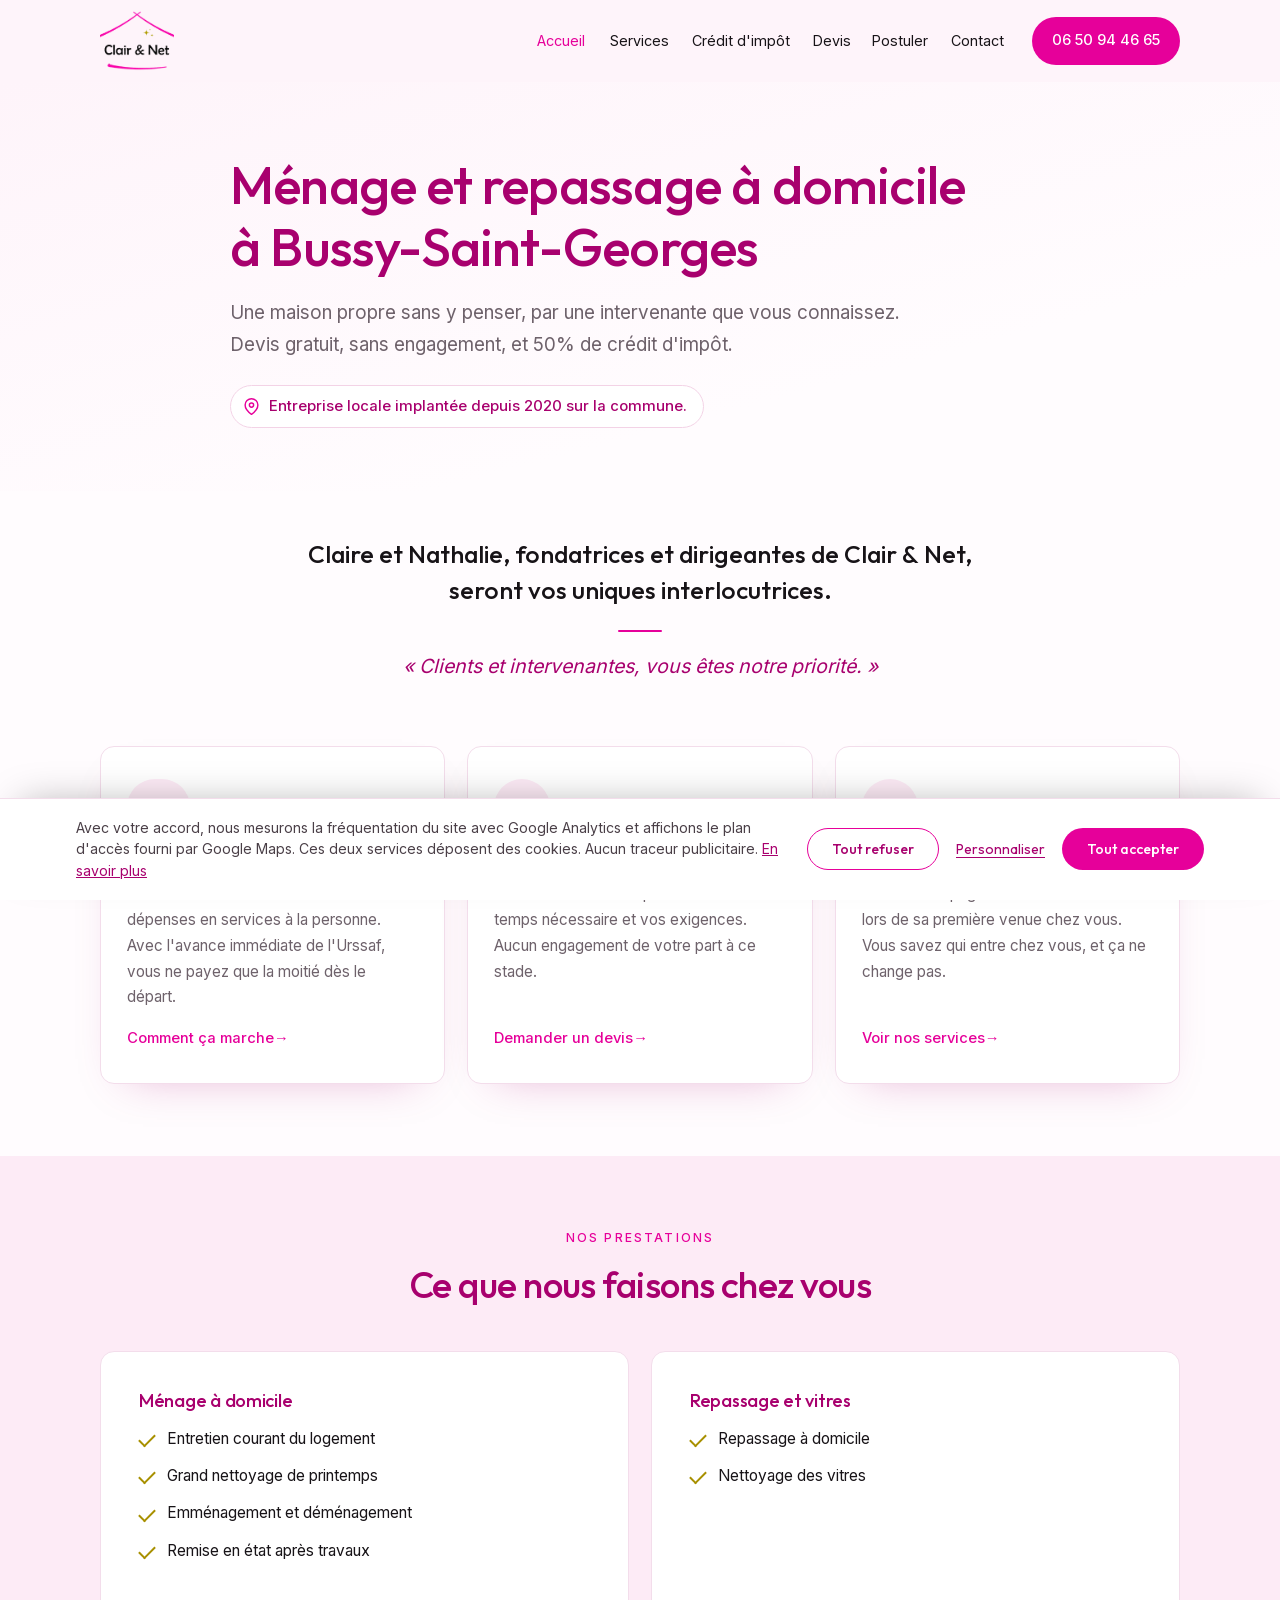
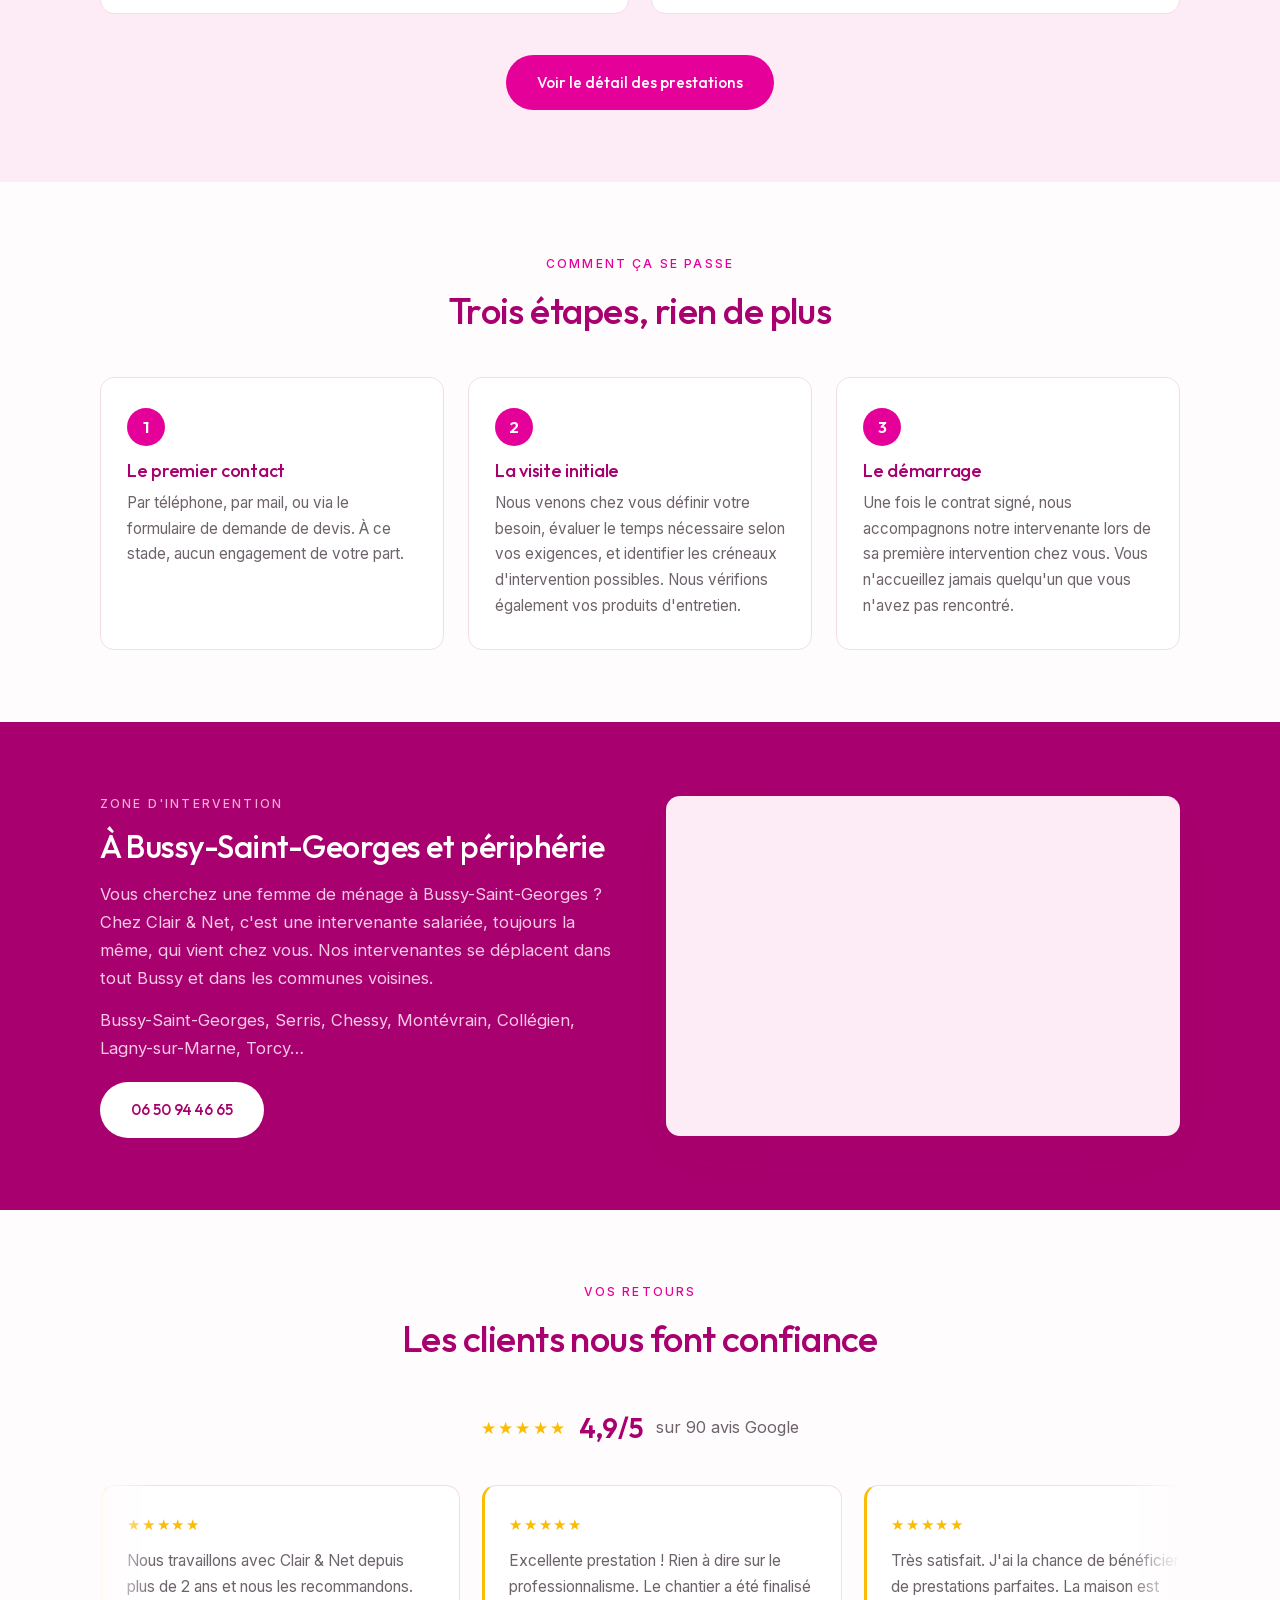
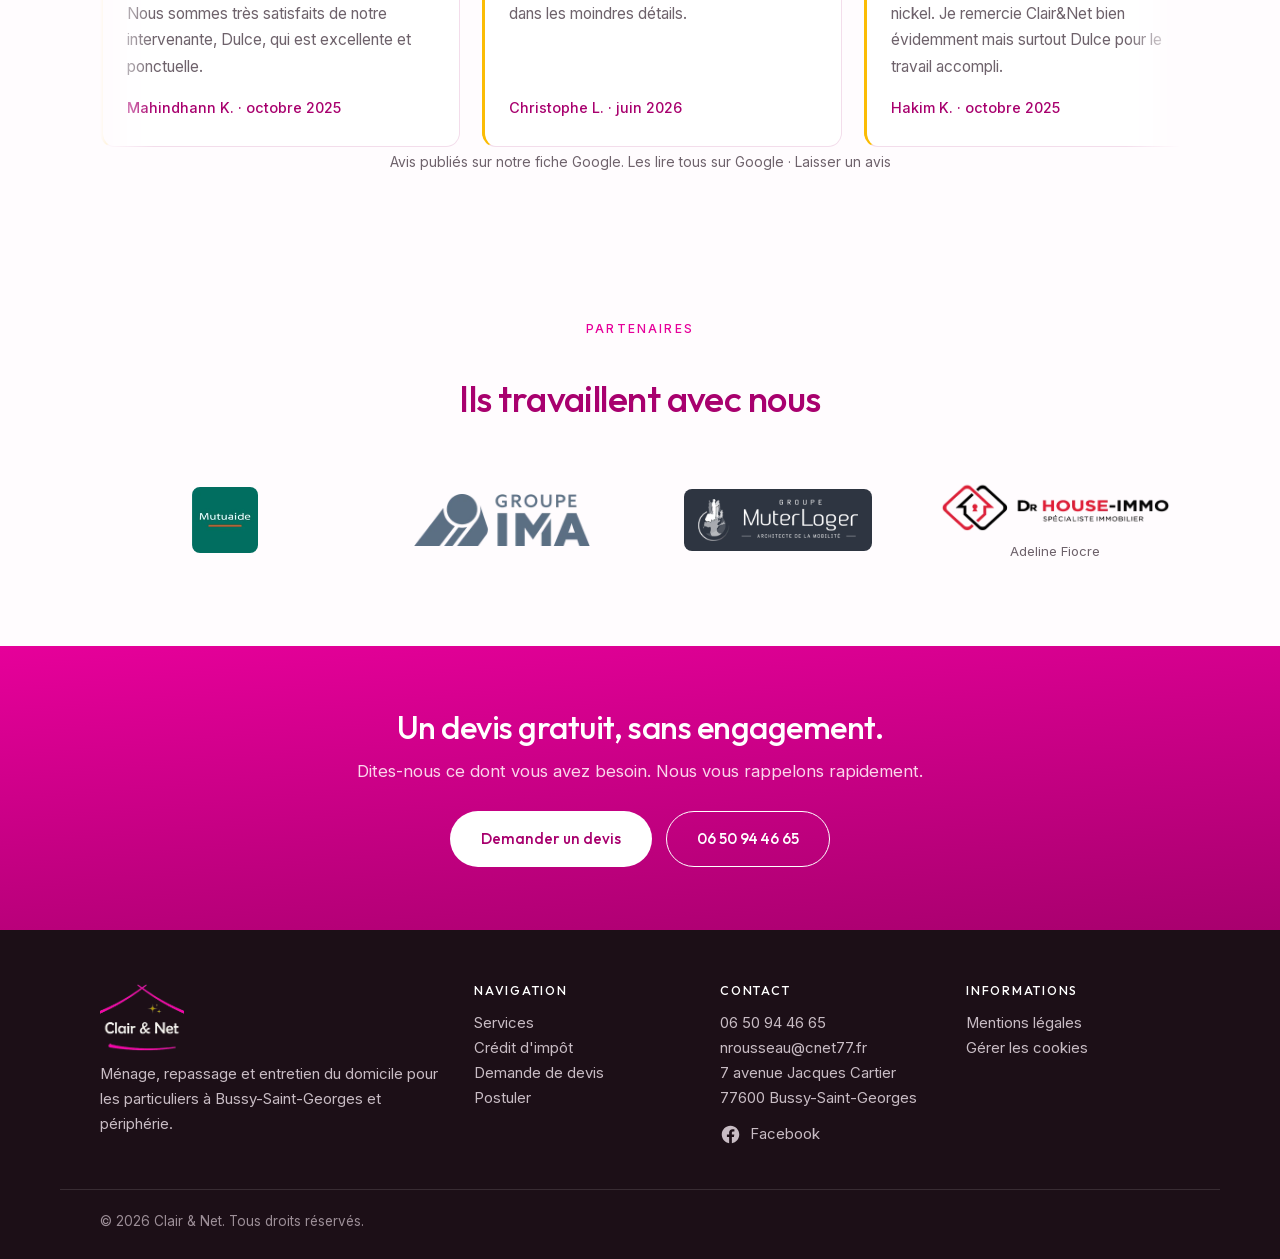
==== index.html @ c6b849ec "Page Contact : section questions frequentes (8 questions) + balisage FAQ ; accueil : mention « dans " ====
<!DOCTYPE html>
<html lang="fr">
<head>
<meta charset="UTF-8">
<meta name="viewport" content="width=device-width, initial-scale=1.0">
<meta name="google-site-verification" content="zHEIadYPekcQ5nlmknNYIr60K5o39ebCLEd5J24fdRU">
<title>Ménage et repassage à domicile à Bussy-Saint-Georges (77) | Clair &amp; Net</title>
<link rel="icon" href="/favicon.ico" sizes="32x32">
<link rel="icon" href="/favicon-96.png" type="image/png" sizes="96x96">
<link rel="apple-touch-icon" href="/apple-touch-icon.png">
<meta name="theme-color" content="#E6009A">
<meta property="og:type" content="website">
<meta property="og:site_name" content="Clair &amp; Net">
<meta property="og:locale" content="fr_FR">
<meta property="og:title" content="Ménage et repassage à domicile à Bussy-Saint-Georges (77) | Clair &amp; Net">
<meta property="og:description" content="Ménage, repassage et vitres à domicile à Bussy-Saint-Georges (77). Toujours la même intervenante, devis gratuit sans engagement et 50 % de crédit d'impôt.">
<meta property="og:url" content="https://cnet77.fr/">
<meta property="og:image" content="https://cnet77.fr/partage.jpg">
<meta property="og:image:width" content="1200">
<meta property="og:image:height" content="630">
<meta name="twitter:card" content="summary_large_image">
<meta name="description" content="Ménage, repassage et vitres à domicile à Bussy-Saint-Georges (77). Toujours la même intervenante, devis gratuit sans engagement et 50 % de crédit d'impôt.">
<link rel="canonical" href="https://cnet77.fr/">
<style>
/* Applique des la lecture du document, avant meme que les feuilles externes
   n'arrivent : sans ca le navigateur affiche une fraction de seconde ses
   styles par defaut, c'est-a-dire des liens bleus soulignes. */
body{margin:0;background:#FBFDFD;font-family:Inter,-apple-system,"Helvetica Neue",Arial,sans-serif;color:#171317}
a{color:inherit;text-decoration:none}
img{max-width:100%;display:block}
.menu,.tel-entete,.marque{text-decoration:none}
</style>
<script src="anim.js"></script>
<link rel="preload" href="/polices/inter-latin.woff2" as="font" type="font/woff2" crossorigin>
<link rel="stylesheet" href="style.css">
<script type="application/ld+json">
{
  "@context": "https://schema.org",
  "@type": "HomeAndConstructionBusiness",
  "name": "Clair & Net",
  "description": "Ménage et repassage à domicile pour particuliers à Bussy-Saint-Georges et en Seine-et-Marne.",
  "telephone": "+33650944665",
  "url": "https://cnet77.fr",
  "address": {
    "@type": "PostalAddress",
    "streetAddress": "7 avenue Jacques Cartier",
    "addressLocality": "Bussy-Saint-Georges",
    "postalCode": "77600",
    "addressCountry": "FR"
  },
  "geo": {
    "@type": "GeoCoordinates",
    "latitude": 48.8349044,
    "longitude": 2.7081579
  },
  "areaServed": [
    {
      "@type": "City",
      "name": "Bussy-Saint-Georges"
    },
    {
      "@type": "City",
      "name": "Serris"
    },
    {
      "@type": "City",
      "name": "Chessy"
    },
    {
      "@type": "City",
      "name": "Montévrain"
    },
    {
      "@type": "City",
      "name": "Collégien"
    },
    {
      "@type": "City",
      "name": "Lagny-sur-Marne"
    },
    {
      "@type": "City",
      "name": "Torcy"
    }
  ],
  "openingHoursSpecification": [
    {
      "@type": "OpeningHoursSpecification",
      "dayOfWeek": [
        "Monday",
        "Tuesday",
        "Thursday",
        "Friday"
      ],
      "opens": "09:00",
      "closes": "19:00"
    },
    {
      "@type": "OpeningHoursSpecification",
      "dayOfWeek": "Wednesday",
      "opens": "09:00",
      "closes": "12:00"
    }
  ],
  "@id": "https://cnet77.fr/#entreprise",
  "image": "https://cnet77.fr/partage.jpg",
  "logo": "https://cnet77.fr/logo.png",
  "email": "nrousseau@cnet77.fr",
  "foundingDate": "2020",
  "knowsLanguage": "fr",
  "hasMap": "https://www.google.com/maps?cid=3300499061087602937",
  "sameAs": [
    "https://www.google.com/maps?cid=3300499061087602937",
    "https://www.facebook.com/p/Clair-Net-61571922407915/"
  ],
  "hasOfferCatalog": {
    "@type": "OfferCatalog",
    "name": "Prestations",
    "itemListElement": [
      {
        "@type": "Offer",
        "itemOffered": {
          "@type": "Service",
          "name": "Ménage à domicile",
          "areaServed": {
            "@type": "City",
            "name": "Bussy-Saint-Georges"
          },
          "provider": {
            "@id": "https://cnet77.fr/#entreprise"
          }
        }
      },
      {
        "@type": "Offer",
        "itemOffered": {
          "@type": "Service",
          "name": "Grand nettoyage",
          "areaServed": {
            "@type": "City",
            "name": "Bussy-Saint-Georges"
          },
          "provider": {
            "@id": "https://cnet77.fr/#entreprise"
          }
        }
      },
      {
        "@type": "Offer",
        "itemOffered": {
          "@type": "Service",
          "name": "Ménage d'emménagement et de déménagement",
          "areaServed": {
            "@type": "City",
            "name": "Bussy-Saint-Georges"
          },
          "provider": {
            "@id": "https://cnet77.fr/#entreprise"
          }
        }
      },
      {
        "@type": "Offer",
        "itemOffered": {
          "@type": "Service",
          "name": "Remise en état après travaux",
          "areaServed": {
            "@type": "City",
            "name": "Bussy-Saint-Georges"
          },
          "provider": {
            "@id": "https://cnet77.fr/#entreprise"
          }
        }
      },
      {
        "@type": "Offer",
        "itemOffered": {
          "@type": "Service",
          "name": "Repassage à domicile",
          "areaServed": {
            "@type": "City",
            "name": "Bussy-Saint-Georges"
          },
          "provider": {
            "@id": "https://cnet77.fr/#entreprise"
          }
        }
      },
      {
        "@type": "Offer",
        "itemOffered": {
          "@type": "Service",
          "name": "Nettoyage des vitres",
          "areaServed": {
            "@type": "City",
            "name": "Bussy-Saint-Georges"
          },
          "provider": {
            "@id": "https://cnet77.fr/#entreprise"
          }
        }
      }
    ]
  }
}
</script>
<script type="application/ld+json">
{
  "@context":"https://schema.org",
  "@type":"WebSite",
  "name":"Clair & Net",
  "alternateName":["Clair et Net","Clair & Net Bussy-Saint-Georges"],
  "url":"https://cnet77.fr",
  "publisher":{
    "@type":"Organization",
    "name":"Clair & Net",
    "url":"https://cnet77.fr",
    "logo":"https://cnet77.fr/logo.png",
    "telephone":"+33650944665",
    "areaServed":"Bussy-Saint-Georges et Seine-et-Marne"
  }
}
</script>
</head>
<body>

<a href="#contenu" class="saut">Aller au contenu</a>

<header class="entete">
  <div class="wrap entete-in">
    <a href="/" class="marque">
      <img src="logo.webp" alt="Clair &amp; Net" class="marque-logo" width="180" height="145">
    </a>
    <input type="checkbox" id="menuToggle" class="menu-check" aria-label="Ouvrir le menu">
    <nav class="menu" aria-label="Navigation principale">
      <label for="menuToggle" class="fermer-menu" aria-label="Fermer le menu"><span aria-hidden="true">&times;</span></label>
      <a href="/" class="actif" aria-current="page" data-texte="Accueil">Accueil</a>
      <a href="/services" data-texte="Services">Services</a>
      <a href="/credit-impot" data-texte="Crédit d'impôt">Crédit d'impôt</a>
      <a href="/devis" data-texte="Devis">Devis</a>
      <a href="/postuler" data-texte="Postuler">Postuler</a>
      <a href="/contact" data-texte="Contact">Contact</a>
    </nav>
    <a href="tel:0650944665" class="tel-entete">06 50 94 46 65</a>
    <label for="menuToggle" class="burger" aria-label="Menu"><span></span><span></span><span></span></label>
  </div>
</header>

<section class="hero-grand">
  <div class="wrap">
    <h1>Ménage et repassage à domicile<br>à Bussy-Saint-Georges</h1>
    <p class="chapo">Une maison propre sans y penser, par une intervenante que vous connaissez.<br>Devis gratuit, sans engagement, et 50% de crédit d'impôt.</p>
    <p class="implantation"><svg viewBox="0 0 24 24" aria-hidden="true" fill="none" stroke="currentColor" stroke-width="2" stroke-linecap="round" stroke-linejoin="round"><path d="M21 10c0 7-9 13-9 13s-9-6-9-13a9 9 0 0 1 18 0z"/><circle cx="12" cy="10" r="3"/></svg>Entreprise locale implantée depuis 2020 sur la commune.</p>
  </div>
</section>

<main id="contenu">

<section class="sec fondatrices">
  <div class="wrap">
    <p class="fondatrices-texte">Claire et Nathalie, fondatrices et dirigeantes de Clair&nbsp;&amp;&nbsp;Net, seront vos uniques interlocutrices.</p>
    <blockquote class="fondatrices-citation">
      <p>«&nbsp;Clients et intervenantes, vous êtes notre priorité.&nbsp;»</p>
    </blockquote>
  </div>
</section>

<section class="sec avantages">
  <div class="wrap trio">
    <article><span class="ic">50%</span><h2>De crédit d'impôt</h2><p>L'État vous rembourse la moitié de vos dépenses en services à la personne. Avec l'avance immédiate de l'Urssaf, vous ne payez que la moitié dès le départ.</p><a href="/credit-impot" class="lien-fleche">Comment ça marche</a></article>
    <article><span class="ic">✓</span><h2>Le devis est gratuit</h2><p>Une visite chez vous pour évaluer le temps nécessaire et vos exigences. Aucun engagement de votre part à ce stade.</p><a href="/devis" class="lien-fleche">Demander un devis</a></article>
    <article><span class="ic">1</span><h2>Toujours la même personne</h2><p>Nous accompagnons notre intervenante lors de sa première venue chez vous. Vous savez qui entre chez vous, et ça ne change pas.</p><a href="/services" class="lien-fleche">Voir nos services</a></article>
  </div>
</section>

<section class="sec fond-clair">
  <div class="wrap">
    <div class="tete"><span class="surtitre">Nos prestations</span><h2>Ce que nous faisons chez vous</h2></div>
    <div class="duo-cartes">
      <article class="carte">
        <h3>Ménage à domicile</h3>
        <ul class="liste-check">
          <li>Entretien courant du logement</li>
          <li>Grand nettoyage de printemps</li>
          <li>Emménagement et déménagement</li>
          <li>Remise en état après travaux</li>
        </ul>
      </article>
      <article class="carte">
        <h3>Repassage et vitres</h3>
        <ul class="liste-check">
          <li>Repassage à domicile</li>
          <li>Nettoyage des vitres</li>
        </ul>
      </article>
    </div>
    <p class="centre"><a href="/services" class="btn btn-plein">Voir le détail des prestations</a></p>
  </div>
</section>

<section class="sec">
  <div class="wrap">
    <div class="tete"><span class="surtitre">Comment ça se passe</span><h2>Trois étapes, rien de plus</h2></div>
    <ol class="etapes">
      <li><span class="num">1</span><h3>Le premier contact</h3><p>Par téléphone, par mail, ou via le formulaire de demande de devis. À ce stade, aucun engagement de votre part.</p></li>
      <li><span class="num">2</span><h3>La visite initiale</h3><p>Nous venons chez vous définir votre besoin, évaluer le temps nécessaire selon vos exigences, et identifier les créneaux d'intervention possibles. Nous vérifions également vos produits d'entretien.</p></li>
      <li><span class="num">3</span><h3>Le démarrage</h3><p>Une fois le contrat signé, nous accompagnons notre intervenante lors de sa première intervention chez vous. Vous n'accueillez jamais quelqu'un que vous n'avez pas rencontré.</p></li>
    </ol>
  </div>
</section>

<section class="sec fond-sombre">
  <div class="wrap zone">
    <div>
      <span class="surtitre clair">Zone d'intervention</span>
      <h2>À Bussy-Saint-Georges et périphérie</h2>
      <p>Vous cherchez une femme de ménage à Bussy-Saint-Georges ? Chez Clair &amp; Net, c'est une intervenante salariée, toujours la même, qui vient chez vous. Nos intervenantes se déplacent dans tout Bussy et dans les communes voisines.</p>
      <p>Bussy-Saint-Georges, Serris, Chessy, Montévrain, Collégien, Lagny-sur-Marne, Torcy…</p>
      <a href="tel:0650944665" class="btn btn-clair">06 50 94 46 65</a>
    </div>
    <div class="carte-map">
      <iframe src="https://www.google.com/maps?q=Clair+%26+Net,+7+avenue+Jacques+Cartier,+77600+Bussy-Saint-Georges&amp;ll=48.8349044,2.7081579&amp;hl=fr&amp;z=16&amp;output=embed" title="Clair &amp; Net, 7 avenue Jacques Cartier à Bussy-Saint-Georges" loading="lazy" referrerpolicy="no-referrer-when-downgrade"></iframe>
    </div>
  </div>
</section>

<section class="sec">
  <div class="wrap">
    <div class="tete"><span class="surtitre">Vos retours</span><h2>Les clients nous font confiance</h2></div>

    <!-- BLOC AVIS GOOGLE
         Recopier ici les avis reels, mot pour mot, depuis la fiche Google.
         Ne jamais en inventer ni en reformuler : un avis modifie n'est plus un avis.
         Pour en ajouter un, dupliquer un bloc <blockquote> entier. -->

    <div class="avis-note">
      <span class="etoiles" aria-hidden="true">★★★★★</span>
      <strong>4,9/5</strong>
      <span>sur 90 avis Google</span>
    </div>

    <div class="avis-grille">
      <blockquote>
        <span class="etoiles" aria-hidden="true">★★★★★</span>
        Nous travaillons avec Clair &amp; Net depuis plus de 2 ans et nous les recommandons. Nous sommes très satisfaits de notre intervenante, Dulce, qui est excellente et ponctuelle.
        <cite>Mahindhann K. · octobre 2025</cite>
      </blockquote>
      <blockquote>
        <span class="etoiles" aria-hidden="true">★★★★★</span>
        Excellente prestation ! Rien à dire sur le professionnalisme. Le chantier a été finalisé dans les moindres détails.
        <cite>Christophe L. · juin 2026</cite>
      </blockquote>
      <blockquote>
        <span class="etoiles" aria-hidden="true">★★★★★</span>
        Très satisfait. J'ai la chance de bénéficier de prestations parfaites. La maison est nickel. Je remercie Clair&amp;Net bien évidemment mais surtout Dulce pour le travail accompli.
        <cite>Hakim K. · octobre 2025</cite>
      </blockquote>
    </div>

    <p class="centre note">
      Avis publiés sur notre fiche Google.
      <a href="https://www.google.com/maps?cid=3300499061087602937" target="_blank" rel="noopener">Les lire tous sur Google</a>
      &middot; <a href="https://g.page/r/CfkIo8Vous0tEBE/review" target="_blank" rel="noopener">Laisser un avis</a>
    </p>
  </div>
</section>

</main>

<section class="sec partenaires">
  <div class="wrap">
    <div class="tete">
      <p class="surtitre">Partenaires</p>
      <h2>Ils travaillent avec nous</h2>
    </div>
    <ul class="logos-part">
      <li><a href="https://www.mutuaide.fr/" target="_blank" rel="noopener">
        <img src="/partenaires/mutuaide.webp" alt="Mutuaide" width="120" height="120" class="carre" loading="lazy"></a></li>
      <li><a href="https://www.ima.eu/fr" target="_blank" rel="noopener">
        <img src="/partenaires/groupe-ima.webp" alt="Groupe IMA" width="372" height="110" loading="lazy"></a></li>
      <li><a href="https://muterloger.com" target="_blank" rel="noopener">
        <img src="/partenaires/muter-loger.webp" alt="Muter Loger" width="418" height="110" class="clair" loading="lazy"></a></li>
      <li><a href="https://www.drhouse-immo.com/conseiller-immobilier/croissy-beaubourg-77183/adeline-fiocre" target="_blank" rel="noopener">
        <img src="/partenaires/drhouse-immo.webp" alt="Dr House Immo — Adeline Fiocre, conseillère immobilière à Croissy-Beaubourg" width="487" height="110" loading="lazy">
        <span>Adeline Fiocre</span></a></li>
    </ul>
  </div>
</section>

<section class="bande-cta">
  <div class="wrap">
    <h2>Un devis gratuit, sans engagement.</h2>
    <p>Dites-nous ce dont vous avez besoin. Nous vous rappelons rapidement.</p>
    <div class="cta-duo">
      <a href="/devis" class="btn btn-plein">Demander un devis</a>
      <a href="tel:0650944665" class="btn btn-ligne">06 50 94 46 65</a>
    </div>
  </div>
</section>

<footer class="pied">
  <div class="wrap pied-grille">
    <div>
      <img src="logo-clair.webp" alt="Clair &amp; Net" class="pied-logo" width="180" height="145">
      <p>Ménage, repassage et entretien du domicile pour les particuliers à Bussy-Saint-Georges et périphérie.</p>
    </div>
    <div>
      <h3>Navigation</h3>
      <p><a href="/services">Services</a><br><a href="/credit-impot">Crédit d'impôt</a><br><a href="/devis">Demande de devis</a><br><a href="/postuler">Postuler</a></p>
    </div>
    <div>
      <h3>Contact</h3>
      <p><a href="tel:0650944665">06 50 94 46 65</a><br>
      <a href="mailto:nrousseau@cnet77.fr">nrousseau@cnet77.fr</a><br>
      7 avenue Jacques Cartier<br>
      77600 Bussy-Saint-Georges</p>
      <p class="reseaux"><a href="https://www.facebook.com/p/Clair-Net-61571922407915/" target="_blank" rel="noopener" aria-label="Clair &amp; Net sur Facebook" title="Suivez-nous sur Facebook"><svg viewBox="0 0 24 24" fill="currentColor" aria-hidden="true" focusable="false"><path d="M22 12.06C22 6.5 17.52 2 12 2S2 6.5 2 12.06c0 5.02 3.66 9.18 8.44 9.94v-7.03H7.9v-2.91h2.54V9.85c0-2.52 1.5-3.91 3.77-3.91 1.09 0 2.24.2 2.24.2v2.46h-1.26c-1.24 0-1.63.78-1.63 1.57v1.89h2.78l-.45 2.91h-2.33V22c4.78-.76 8.44-4.92 8.44-9.94z"/></svg><span>Facebook</span></a></p>
    </div>
    <div>
      <h3>Informations</h3>
      <p><a href="/mentions-legales">Mentions légales</a><br><a href="#" data-gerer-cookies>Gérer les cookies</a></p>
    </div>
  </div>
  <div class="wrap pied-bas">
    <span>© 2026 Clair &amp; Net. Tous droits réservés.</span>
  </div>
</footer>

<script src="app.js"></script>
</body>
</html>
---- style.css ----
/* Polices hebergees sur le site, plutot que chargees chez Google.
   Deux connexions exterieures en moins au chargement, et aucune donnee de
   visiteur envoyee a un tiers. Ce sont des polices variables : un seul
   fichier couvre toutes les graisses. Fichiers d'origine Google Fonts,
   licence SIL Open Font. Le rendu est identique a l'affichage precedent. */
@font-face{font-family:'Inter';font-style:normal;font-weight:300 500;font-display:swap;src:url(/polices/inter-latin.woff2) format('woff2');unicode-range:U+0000-00FF, U+0131, U+0152-0153, U+02BB-02BC, U+02C6, U+02DA, U+02DC, U+0304, U+0308, U+0329, U+2000-206F, U+20AC, U+2122, U+2191, U+2193, U+2212, U+2215, U+FEFF, U+FFFD}
@font-face{font-family:'Inter';font-style:normal;font-weight:300 500;font-display:swap;src:url(/polices/inter-latin-ext.woff2) format('woff2');unicode-range:U+0100-02BA, U+02BD-02C5, U+02C7-02CC, U+02CE-02D7, U+02DD-02FF, U+0304, U+0308, U+0329, U+1D00-1DBF, U+1E00-1E9F, U+1EF2-1EFF, U+2020, U+20A0-20AB, U+20AD-20C0, U+2113, U+2C60-2C7F, U+A720-A7FF}
@font-face{font-family:'Outfit';font-style:normal;font-weight:300 600;font-display:swap;src:url(/polices/outfit-latin.woff2) format('woff2');unicode-range:U+0000-00FF, U+0131, U+0152-0153, U+02BB-02BC, U+02C6, U+02DA, U+02DC, U+0304, U+0308, U+0329, U+2000-206F, U+20AC, U+2122, U+2191, U+2193, U+2212, U+2215, U+FEFF, U+FFFD}
@font-face{font-family:'Outfit';font-style:normal;font-weight:300 600;font-display:swap;src:url(/polices/outfit-latin-ext.woff2) format('woff2');unicode-range:U+0100-02BA, U+02BD-02C5, U+02C7-02CC, U+02CE-02D7, U+02DD-02FF, U+0304, U+0308, U+0329, U+1D00-1DBF, U+1E00-1E9F, U+1EF2-1EFF, U+2020, U+20A0-20AB, U+20AD-20C0, U+2113, U+2C60-2C7F, U+A720-A7FF}

/* ============================================================
   CLAIR & NET — Bussy-Saint-Georges
   Feuille de style unique. Pour changer l'identité visuelle,
   il n'y a que les variables ci-dessous à modifier.
   ============================================================ */
:root{
  /* Couleurs relevees directement sur le logo de Clair & Net.
     Rose magenta #FC00A8 (la maison), dore #A89000 (les etoiles), noir (le nom). */
  --rose:#E6009A;
  --rose-vif:#FC00A8;
  --rose-fonce:#A8006E;
  --rose-pale:#FDEBF6; --rose-haut:#FEF4FA;
  --or:#A89000; --jaune-google:#FBBC04;
  --encre:#171317;
  --gris:#6E626B;
  --ligne:#F3DDEB;
  --fond:#FFFCFE;
  --blanc:#fff;
  --titre:"Outfit",-apple-system,"Helvetica Neue",Arial,sans-serif;
  --texte:"Inter",-apple-system,"Helvetica Neue",Arial,sans-serif;
  --rayon:14px;
  --ombre:0 18px 44px -28px rgba(168,0,110,.34);
}
*{margin:0;padding:0;box-sizing:border-box}
html{scroll-behavior:smooth}
body{font-family:var(--texte);color:var(--encre);background:var(--fond);line-height:1.7;font-size:16.5px;-webkit-font-smoothing:antialiased}
/* Le panneau du menu mobile est gare hors ecran a droite (translateX(100%)).
   Sans ce clip, il etire la page et le telephone defile de 292 px vers la droite.
   'clip' plutot que 'hidden' : 'hidden' ne corrige pas le debordement ici et
   transformerait la page en conteneur de defilement, au risque de casser
   l'en-tete en position sticky. Les deux selecteurs sont necessaires. */
html,body{overflow-x:clip}

img,iframe{max-width:100%;display:block}
a{color:inherit;text-decoration:none}

/* Contour de focus : le navigateur dessine un cadre bleu des qu'on clique
   sur un lien ou un bouton, ce qui est disgracieux et reste affiche apres
   le clic. On ne le montre qu'aux personnes qui naviguent au clavier
   (:focus-visible) : le retirer completement rendrait le site inutilisable
   sans souris. Au passage on coupe le rectangle gris du tap sur mobile. */
a,button,label,summary{-webkit-tap-highlight-color:transparent}
a:focus,button:focus,label:focus{outline:none}
a:focus-visible,button:focus-visible,label:focus-visible{
  outline:2px solid var(--rose);outline-offset:3px;border-radius:4px}
/* La case qui commande le menu est invisible : au clavier, on montre
   le focus sur le bouton burger a la place. */
.menu-check:focus-visible~.burger{outline:2px solid var(--rose);outline-offset:4px;border-radius:6px}
h1,h2,h3{font-family:var(--titre);font-weight:500;line-height:1.18;letter-spacing:-.015em}
.wrap{max-width:1160px;margin:0 auto;padding:0 clamp(18px,4vw,40px)}
.centre{text-align:center}
/* Un bouton ou une note centres, places juste apres une grille de cartes,
   ont besoin de respirer. Sans ca ils se collent au bord des cartes. */
.duo-cartes+.centre,.amen-grid+.centre,.avis-grille+.centre,
.etapes+.centre,.trio+.centre,.gal+.centre{margin-top:clamp(30px,4.5vh,48px)}
.note{font-size:.87rem;color:var(--gris)}
.saut{position:absolute;left:-9999px}
.saut:focus{left:12px;top:12px;background:var(--blanc);padding:12px 18px;z-index:200;border-radius:8px}

/* ---------- En-tête ---------- */
/* En haut de page, la barre reprend exactement la teinte du bandeau qui la
   suit : aucune marche de couleur, ni trait de separation. Des que la page
   defile, elle passe au blanc pour se detacher du contenu, avec une ombre
   tres legere a la place du trait. Sans JavaScript elle reste rose pale :
   toujours lisible, simplement sans le passage au blanc. */
.entete{position:sticky;top:0;z-index:100;background:var(--rose-haut);
  transition:background .25s ease,box-shadow .25s ease}
.entete.defile{background:var(--blanc);box-shadow:0 6px 22px -18px rgba(23,19,23,.55)}
.entete-in{display:flex;align-items:center;gap:24px;padding-top:11px;padding-bottom:11px}
.marque{display:flex;align-items:center;gap:12px;margin-right:auto;flex:none;min-width:0}
.marque-logo{height:60px;width:auto;flex:none}
.menu{display:flex;gap:20px;align-items:center;flex:none}
.menu a{font-size:.9rem;color:var(--encre);padding:6px 0;transition:color .2s;white-space:nowrap}
/* Le mot passe en gras au survol, ce qui l'elargit et decalerait tous les
   liens voisins. On reserve donc d'avance la largeur de sa version grasse,
   avec une copie invisible et sans hauteur : le menu ne bouge plus d'un pixel. */
.menu a::before{content:attr(data-texte);display:block;height:0;overflow:hidden;
  visibility:hidden;font-weight:700;pointer-events:none}
.menu a:hover{color:var(--rose);font-weight:700}
/* Page en cours : rose, mais sans gras et sans trait. */
.menu a.actif{color:var(--rose)}
.tel-entete{background:var(--rose);color:var(--blanc);padding:11px 20px;border-radius:100px;font-weight:500;font-size:.92rem;white-space:nowrap;transition:.25s}
.tel-entete:hover{background:var(--rose-fonce)}
.menu-check{position:absolute;opacity:0;width:1px;height:1px}
.fermer-menu{display:none}
.burger{display:none;flex-direction:column;gap:5px;cursor:pointer;padding:8px}
.burger span{width:24px;height:2px;background:var(--encre);transition:.3s}

/* ---------- Hero ---------- */
/* Pas de trait sous le bandeau du haut : le degrade suffit a marquer la separation. */
/* Le haut de page part d'un rose tres clair, la meme teinte que la barre
   au-dessus, et s'eclaircit vers le fond de page. */
.hero-grand,.hero-court{background:linear-gradient(165deg,var(--rose-haut),var(--fond) 70%)}
.hero-grand .wrap{padding-top:clamp(56px,8vh,96px);padding-bottom:clamp(48px,7vh,84px);max-width:900px}
.hero-court .wrap{padding-top:clamp(40px,6vh,68px);padding-bottom:clamp(34px,5vh,56px);max-width:900px}
.surtitre{display:block;font-size:.75rem;letter-spacing:.18em;text-transform:uppercase;color:var(--rose);font-weight:500;margin-bottom:14px}
.surtitre.clair{color:#F7A8D6}
h1{font-size:clamp(2rem,4.6vw,3.3rem);margin-bottom:18px;color:var(--rose-fonce)}
.chapo{font-size:clamp(1.02rem,1.6vw,1.18rem);color:var(--gris);max-width:640px}

/* ---------- Sections ---------- */
.sec{padding:clamp(52px,8vh,86px) 0}
.fond-clair{background:var(--rose-pale)}
.fond-sombre{background:var(--rose-fonce);color:#FDEBF6}
.fond-sombre h2{color:var(--blanc)}
.tete{text-align:center;max-width:640px;margin:0 auto clamp(32px,5vh,52px)}
.tete h2{font-size:clamp(1.6rem,3vw,2.3rem);color:var(--rose-fonce)}
h2{font-size:clamp(1.45rem,2.6vw,2rem);color:var(--rose-fonce);margin-bottom:14px}
h3{font-size:1.14rem;margin-bottom:8px;color:var(--rose-fonce)}
p+h2,ul+h2{margin-top:38px}
p+p{margin-top:14px}

/* ---------- Avantages ---------- */
.avantages{padding-top:clamp(36px,5vh,56px)}
.trio{display:grid;grid-template-columns:repeat(3,1fr);gap:22px}
.trio article{background:var(--blanc);border:1px solid var(--ligne);border-radius:var(--rayon);padding:32px 26px;box-shadow:var(--ombre);
  display:flex;flex-direction:column}
/* Les textes des trois cartes n'ont pas la meme longueur : sans cela le lien
   suit la fin du paragraphe et se retrouve a trois hauteurs differentes.
   « margin-top:auto » le pousse au bas de la carte, donc sur une meme ligne. */
.trio .lien-fleche{margin-top:auto;padding-top:16px;align-self:flex-start}
/* En colonne flex, les enfants s'etirent sur toute la largeur par defaut :
   les pastilles et les titres doivent garder leur largeur naturelle. */
.trio article > *{align-self:flex-start}
.trio article > h2,.trio article > p{align-self:stretch}
.trio .ic{display:inline-flex;align-items:center;justify-content:center;min-width:56px;height:56px;padding:0 12px;border-radius:100px;background:var(--rose-pale);color:var(--rose);font-family:var(--titre);font-size:1.3rem;font-weight:600;margin-bottom:16px}
.trio h2{font-size:1.16rem;margin-bottom:8px}
.trio p{font-size:.95rem;color:var(--gris)}
.lien-fleche{display:inline-block;margin-top:14px;color:var(--rose);font-weight:500;font-size:.92rem}
.lien-fleche::after{content:" →";transition:.25s;display:inline-block}
.lien-fleche:hover::after{transform:translateX(4px)}

/* ---------- Cartes ---------- */
.duo-cartes{display:grid;grid-template-columns:1fr 1fr;gap:22px}
.carte{background:var(--blanc);border:1px solid var(--ligne);border-radius:var(--rayon);padding:clamp(26px,3vw,38px)}
.duo-cartes.grandes .carte{padding:clamp(30px,3.5vw,44px)}
.liste-check{list-style:none;margin-top:14px}
.liste-check li{position:relative;padding-left:28px;margin-bottom:11px;font-size:.97rem}
.liste-check li::before{content:"";position:absolute;left:0;top:.55em;width:14px;height:7px;border-left:2px solid var(--or);border-bottom:2px solid var(--or);transform:rotate(-45deg)}
.fond-sombre .liste-check li::before{border-color:#F7A8D6}

/* ---------- Étapes ---------- */
.etapes{list-style:none;display:grid;grid-template-columns:repeat(3,1fr);gap:24px;counter-reset:e}
.etapes li{background:var(--blanc);border:1px solid var(--ligne);border-radius:var(--rayon);padding:30px 26px;position:relative}
.fond-clair .etapes li{background:var(--fond)}
.num{display:inline-flex;align-items:center;justify-content:center;width:38px;height:38px;border-radius:50%;background:var(--rose);color:var(--blanc);font-family:var(--titre);font-weight:600;margin-bottom:14px}
.etapes p{font-size:.95rem;color:var(--gris)}

/* ---------- Zone ---------- */
.zone{display:grid;grid-template-columns:1fr 1fr;gap:clamp(28px,4vw,54px);align-items:center}
.zone p{color:#F6C9E4;margin-bottom:12px}
.zone strong{color:var(--blanc)}
.carte-map{border-radius:var(--rayon);overflow:hidden;box-shadow:var(--ombre);background:var(--rose-pale)}
.carte-map iframe{width:100%;height:340px;border:0}
.carte-map.large iframe{height:420px}
.grille-form .carte-map{align-self:stretch}
.grille-form .carte-map iframe{height:100%;min-height:430px}

/* ---------- Avis ---------- */
.avis-grille{display:grid;grid-template-columns:repeat(3,1fr);gap:22px}
.avis-grille blockquote,.avis-piste blockquote{background:var(--blanc);border:1px solid var(--ligne);border-left:3px solid var(--jaune-google);border-radius:var(--rayon);padding:26px 24px;font-size:.97rem;color:var(--gris)}
/* Les avis n'ont pas la meme longueur : sans cela la signature suit la fin
   du texte et tombe a trois hauteurs differentes. On la colle au bas de la carte. */
.avis-grille blockquote,.avis-piste blockquote{display:flex;flex-direction:column}
.avis-grille cite,.avis-piste cite{display:block;margin-top:auto;padding-top:16px;font-style:normal;font-weight:500;color:var(--rose-fonce);font-size:.9rem}


/* Note globale et etoiles des avis Google */
.avis-note{display:flex;align-items:center;justify-content:center;gap:12px;flex-wrap:wrap;
  margin-bottom:30px;font-size:1.02rem;color:var(--gris)}
.avis-note strong{font-family:var(--titre);font-size:1.7rem;color:var(--rose-fonce)}
.etoiles{color:var(--jaune-google);letter-spacing:.12em;font-size:1.05rem}
.avis-grille blockquote .etoiles,.avis-piste blockquote .etoiles{display:block;margin-bottom:10px;font-size:.95rem}

/* ---------- Encarts ---------- */
.encart-fort{background:var(--rose-pale);border:1px solid var(--ligne);border-radius:var(--rayon);padding:clamp(26px,3vw,38px);margin:32px 0}
.encart-fort h2{margin-bottom:10px}
.encart-tarif{background:var(--blanc);border:1px solid var(--ligne);border-radius:var(--rayon);padding:clamp(28px,3.5vw,44px);max-width:820px;margin:0 auto;text-align:center}
.alerte-redac{background:#FFF6E6;border:1px solid #F0D9A8;border-radius:var(--rayon);padding:22px 24px;margin-bottom:36px;font-size:.95rem;color:#7A5A1E}

/* ---------- Formulaires ---------- */
/* Formulaire seul, sans colonne de texte a cote : on le centre. */
.form-seul{max-width:640px;margin:0 auto}
.grille-form{display:grid;grid-template-columns:1fr 1.15fr;gap:clamp(30px,4vw,56px);align-items:start}
.bloc-form{background:var(--blanc);border:1px solid var(--ligne);border-radius:var(--rayon);padding:clamp(26px,3vw,36px);box-shadow:var(--ombre)}
.fac{font-weight:400;color:var(--gris);font-size:.82rem;letter-spacing:0}
.formulaire label{display:block;margin-bottom:16px;font-size:.88rem;font-weight:500;color:var(--rose-fonce)}
.formulaire input,.formulaire select,.formulaire textarea{width:100%;margin-top:6px;padding:12px 14px;border:1px solid var(--ligne);border-radius:9px;font-family:var(--texte);font-size:.97rem;background:var(--fond);color:var(--encre)}
.formulaire input:focus,.formulaire select:focus,.formulaire textarea:focus{outline:2px solid var(--rose);outline-offset:1px;background:var(--blanc)}
.duo-champs{display:grid;grid-template-columns:1fr 1fr;gap:14px}
.formulaire fieldset{border:0;margin-bottom:16px}
.formulaire legend{font-size:.88rem;font-weight:500;color:var(--rose-fonce);margin-bottom:8px}
.radio{display:inline-flex;align-items:center;gap:7px;margin-right:18px;font-weight:400}
.radio input{width:auto;margin:0}
/* Champs obligatoires : asterisque rouge, mention et message d'erreur */
.obl{color:#D92D20;text-decoration:none;font-weight:700;margin:0 1px}
.legende-obl{margin:0 0 18px;font-size:.86rem;color:#6E626B}
.msg-champs{margin:0 0 16px;padding:13px 16px;border-radius:14px;
  background:#FDECEA;border:1px solid #F3B9B2;color:#8E1D12;
  font-size:.92rem;line-height:1.5}
.formulaire input.invalide,
.formulaire select.invalide,
.formulaire textarea.invalide{border-color:#D92D20;background:#FDF6F5}
.formulaire input.invalide:focus,
.formulaire select.invalide:focus,
.formulaire textarea.invalide:focus{outline:2px solid #D92D20;outline-offset:1px}
/* Page mentions legales */
.etroit h3{margin:26px 0 8px;font-size:1.02rem}
.tableau-legal{width:100%;border-collapse:collapse;margin:16px 0 6px;font-size:.93rem}
.tableau-legal th{text-align:left;padding:10px 12px;background:var(--rose-pale);
  color:var(--rose-fonce);font-weight:600;border-bottom:1px solid #F0D5E6}
.tableau-legal td{padding:11px 12px;border-bottom:1px solid #EFE7EC;vertical-align:top}
.tableau-legal tr:last-child td{border-bottom:none}
@media(max-width:620px){
  .tableau-legal,.tableau-legal tbody,.tableau-legal tr,.tableau-legal td{display:block;width:100%}
  .tableau-legal thead{display:none}
  .tableau-legal tr{margin-bottom:14px;border:1px solid #EFE7EC;border-radius:12px;padding:4px 0}
  .tableau-legal td{border-bottom:none;padding:7px 13px}
  .tableau-legal td:first-child{font-weight:600;color:var(--rose-fonce)}
}
/* Plan d'acces : charge seulement si la personne le demande.
   Tant qu'on n'a pas clique, aucune requete vers Google, donc aucun cookie
   et aucun bandeau de consentement a afficher. */
.carte-attente{min-height:320px;height:100%;display:flex;flex-direction:column;align-items:center;
  justify-content:center;gap:16px;padding:34px 26px;text-align:center;
  background:var(--rose-pale);border-radius:var(--rayon)}
/* L'encadre d'attente occupe exactement la place que prendra le plan :
   au clic, l'un remplace l'autre sans que la page ne bouge. */
.carte-map.large .carte-attente{min-height:420px}
.grille-form .carte-attente{min-height:430px}
.carte-adr{margin:0;color:var(--encre);line-height:1.55}
.carte-note{margin:0;max-width:330px;font-size:.8rem;color:#6E626B;line-height:1.5}
.carte-map iframe{display:block;width:100%;border:0}
/* Titre de l'accueil : le retour a la ligne apres « domicile » est force
   dans le HTML (<br>). Sous 620 px, la taille suit la largeur de l'ecran
   pour que « Menage et repassage a domicile » tienne sur une seule ligne :
   sans ca le titre passerait a trois lignes sur telephone.
   retour a la ligne du titre */
@media(max-width:620px){
  .hero-grand h1{font-size:min(6vw,2rem)}
  /* Deux colonnes sur un telephone donnent des colonnes de 158 px :
     le texte tombe a un mot par ligne. On empile. */
  .duo-cartes{grid-template-columns:1fr}
}
/* Bandeau de consentement. Barre discrete en bas, jamais un mur :
   la page reste lisible et utilisable tant qu'on n'a pas repondu. */
.bandeau-cookies{position:fixed;left:0;right:0;bottom:0;z-index:200;
  background:var(--blanc);border-top:1px solid var(--ligne);
  box-shadow:0 -14px 40px -22px rgba(0,0,0,.35);
  transform:translateY(100%);transition:transform .4s cubic-bezier(.2,.7,.3,1)}
.bandeau-cookies.visible{transform:translateY(0)}
.bandeau-in{max-width:1180px;margin:0 auto;padding:18px 26px;
  display:flex;align-items:center;gap:26px;flex-wrap:wrap}
.bandeau-txt{margin:0;flex:1 1 380px;font-size:.88rem;line-height:1.55;color:#4A3F47}
.bandeau-txt a{color:var(--rose-fonce);text-decoration:underline}
.bandeau-btns{display:flex;gap:11px;flex:none}
/* Refuser doit peser autant qu'accepter : meme taille, meme allure de bouton,
   cote a cote. Un « Refuser » en simple texte face a un « Accepter » colore
   est precisement le procede que la CNIL sanctionne. */
.bandeau-btns .btn{padding:11px 24px;font-size:.88rem}
.bandeau-btns .btn-clair{background:var(--blanc);color:var(--rose-fonce);
  border:1.5px solid var(--rose);margin-top:0}
.bandeau-btns .btn-clair:hover{background:var(--rose-pale)}
.bandeau-cookies{max-height:88vh;overflow-y:auto}
.btn-texte{background:none;border:0;padding:11px 6px;font-family:var(--titre);font-size:.88rem;
  color:var(--rose-fonce);text-decoration:underline;text-underline-offset:3px;cursor:pointer}
.btn-texte:hover{color:var(--rose)}
/* Detail des choix : un interrupteur par usage, jamais coche d'avance */
.bandeau-choix{flex:1 1 100%;display:grid;gap:10px}
.choix{display:flex;gap:14px;align-items:flex-start;padding:13px 16px;border-radius:12px;
  background:var(--rose-haut);cursor:pointer;font-size:.86rem;line-height:1.5;color:#4A3F47}
.choix strong{display:block;color:var(--encre);font-family:var(--titre);font-weight:600;font-size:.93rem;margin-bottom:2px}
.choix input{appearance:none;-webkit-appearance:none;flex:none;margin:2px 0 0;width:40px;height:23px;
  border-radius:23px;background:#D8CAD3;position:relative;cursor:pointer;transition:background .2s}
.choix input::before{content:"";position:absolute;top:3px;left:3px;width:17px;height:17px;border-radius:50%;
  background:var(--blanc);box-shadow:0 1px 3px rgba(0,0,0,.25);transition:transform .2s}
.choix input:checked{background:var(--rose)}
.choix input:checked::before{transform:translateX(17px)}
.choix input:focus{outline:none}
.choix input:focus-visible{outline:2px solid var(--rose);outline-offset:3px}
@media(max-width:620px){
  .bandeau-in{padding:16px 20px;gap:15px}
  .bandeau-btns{width:100%;flex-wrap:wrap}
  .bandeau-btns .btn{flex:1;text-align:center}
  /* Sur telephone : Refuser et Accepter cote a cote, Personnaliser dessous */
  .bandeau-btns .btn-texte{order:3;flex-basis:100%;padding:4px 0 0}
}
/* Accroche de l'accueil : une phrase par ligne, le retour est force dans
   le HTML (<br>). Sur grand ecran la police grandit et la premiere phrase
   atteint 693 px : le bloc doit etre assez large pour l'accueillir,
   sinon elle se replie et « connaissez. » se retrouve seul sur une ligne. */
.hero-grand .chapo{max-width:740px}
/* ---- Apparitions au defilement --------------------------------------
   Le contenu est visible par defaut. Il n'est masque que si la classe
   « anim » est presente sur <html>, posee par anim.js : sans JavaScript,
   ou avec « reduire les animations » actif, rien ne disparait.
   Mouvement volontairement discret : 16 px et une demi-seconde. */
/* On utilise « translate » et non « transform » : le soulevement au survol
   se fait avec « transform », et les deux se cumulent au lieu de se
   contredire. Avec « transform » des deux cotes, la regle d'apparition
   l'emportait en specificite et le survol des cartes ne faisait plus rien. */
html.anim .apparait{opacity:0;translate:0 16px;
  transition:opacity .55s ease-out,translate .55s cubic-bezier(.2,.7,.3,1)}
html.anim .apparait.vu{opacity:1;translate:none}

/* Dans une grille, les elements arrivent l'un apres l'autre. */
html.anim .apparait[data-retard="1"]{transition-delay:.09s}
html.anim .apparait[data-retard="2"]{transition-delay:.18s}
html.anim .apparait[data-retard="3"]{transition-delay:.27s}

/* Le haut de page s'anime des l'ouverture, sans attendre le defilement. */
html.anim .hero-grand h1,
html.anim .hero-grand .chapo,
html.anim .hero-grand .cta-duo,
html.anim .hero-court h1,
html.anim .hero-court .chapo{opacity:0;transform:translateY(14px);
  animation:entree .65s cubic-bezier(.2,.7,.3,1) forwards}
html.anim .hero-grand .chapo,html.anim .hero-court .chapo{animation-delay:.1s}
html.anim .hero-grand .cta-duo{animation-delay:.2s}
@keyframes entree{to{opacity:1;transform:none}}

/* Petites reactions au survol, sur les elements deja interactifs. */
.carte,.trio article{transition:transform .3s cubic-bezier(.2,.7,.3,1),box-shadow .3s}
@media(hover:hover){
  .carte:hover,.trio article:hover{transform:translateY(-4px);box-shadow:0 18px 40px -28px rgba(23,19,23,.45)}
  .lien-fleche:hover::after{transform:translateX(4px)}
}
@media(prefers-reduced-motion:reduce){
  *,*::before,*::after{animation-duration:.01ms !important;transition-duration:.01ms !important}
}
/* ---- Ruban d'avis qui defile ----------------------------------------
   Construit par app.js. Sans JavaScript, ou avec « reduire les animations »,
   la grille a trois colonnes d'origine reste en place : rien ne depend
   de ce ruban pour que les avis soient lisibles. */
.avis-ruban{position:relative;overflow-x:auto;overflow-y:hidden;
  -webkit-overflow-scrolling:touch;scrollbar-width:none;
  -webkit-mask-image:linear-gradient(90deg,transparent,#000 5%,#000 95%,transparent);
  mask-image:linear-gradient(90deg,transparent,#000 5%,#000 95%,transparent)}
.avis-ruban::-webkit-scrollbar{display:none}
.avis-piste{display:flex;gap:22px;width:max-content;padding:4px 0;
  animation:defile-avis 46s linear infinite}
.avis-piste blockquote{flex:none;width:min(360px,78vw);margin:0}
/* Le survol de la souris ne suspend pas le defilement : il continue.
   On garde la pause au clavier et pendant un glissement, sinon il serait
   impossible de faire defiler a la main ou de lire en naviguant au clavier. */
.avis-ruban:focus-within .avis-piste,
.avis-ruban.fige .avis-piste{animation-play-state:paused}
@keyframes defile-avis{from{transform:translateX(0)}
  to{transform:translateX(calc(-50% - 11px))}}
@media(prefers-reduced-motion:reduce){
  .avis-piste{animation:none}
}
/* ---- Pages de texte long (credit d'impot, mentions legales) ---------
   Le contenu n'est pas touche : seule sa mise en page change.
   La colonne faisait 760 px, soit environ 93 caracteres par ligne :
   l'oeil perd sa ligne en revenant a la marge. On resserre autour de
   75 caracteres, on aere les paragraphes et on sort les listes du flot
   du texte pour donner des points de respiration. */
.etroit{max-width:660px;font-size:17.2px;line-height:1.78}
.etroit p{margin:0 0 22px}
.etroit > p:last-child{margin-bottom:0}
.etroit h2{margin:0 0 18px;font-size:1.6rem}
.etroit h2:not(:first-child){margin-top:52px}

/* Les deux listes deviennent des encarts : elles decoupent le mur de
   texte et se reperent d'un coup d'oeil en parcourant la page. */
.etroit .liste-check,.etroit .liste-num{background:var(--rose-pale);
  border-radius:var(--rayon);padding:24px 28px;margin:0 0 24px}
.etroit .liste-check li,.etroit .liste-num li{font-size:1rem}
.etroit .liste-check li:last-child,.etroit .liste-num li:last-child{margin-bottom:0}
.etroit .liste-check{margin-top:0}

/* La liste numerotee n'avait aucun style : elle s'affichait avec les
   puces brutes du navigateur. */
.liste-num{list-style:none;counter-reset:etape;padding:0}
.liste-num li{counter-increment:etape;position:relative;padding-left:36px;margin-bottom:12px}
.liste-num li::before{content:counter(etape);position:absolute;left:0;top:.12em;
  width:24px;height:24px;border-radius:50%;background:var(--rose);color:var(--blanc);
  display:flex;align-items:center;justify-content:center;
  font-family:var(--titre);font-size:.8rem;font-weight:600}
/* ---- Les fondatrices ----------------------------------------------
   Une phrase de presentation et la citation en italique, centrees,
   entre le haut de page et les trois arguments. Section volontairement
   compacte : elle incarne l'entreprise sans repousser les arguments. */
.sec.fondatrices{padding:clamp(34px,5vh,56px) 0 clamp(8px,2vh,18px)}
.fondatrices .wrap{max-width:820px;text-align:center}
.fondatrices-texte{margin:0;font-family:var(--titre);font-weight:500;
  font-size:clamp(1.2rem,2.3vw,1.55rem);line-height:1.45;color:var(--encre)}
.fondatrices-citation{margin:22px auto 0;padding:0;border:0;max-width:640px;position:relative}
.fondatrices-citation p{margin:0;font-style:italic;font-size:clamp(1.05rem,1.8vw,1.22rem);
  color:var(--rose-fonce)}
/* un filet rose court au-dessus de la citation, pour la detacher */
.fondatrices-citation::before{content:"";display:block;width:44px;height:2px;
  background:var(--rose);margin:0 auto 18px;border-radius:2px}
/* Ancrage local, sous le texte du haut de page : une pastille discrete
   avec un repere de carte. Placee apres le titre, « la commune » renvoie
   naturellement a Bussy-Saint-Georges, nommee juste au-dessus. */
.implantation{display:inline-flex;align-items:center;gap:9px;margin:24px 0 0;
  padding:8px 16px 8px 12px;border-radius:100px;background:var(--blanc);
  border:1px solid #F3D3E6;color:var(--rose-fonce);font-size:.93rem;font-weight:500}
.implantation svg{flex:none;width:17px;height:17px;color:var(--rose)}
html.anim .hero-grand .implantation{opacity:0;transform:translateY(14px);
  animation:entree .65s cubic-bezier(.2,.7,.3,1) .2s forwards}
.piege{position:absolute;left:-9999px;width:1px;height:1px;overflow:hidden}
.msg-ok{margin-top:14px;padding:12px 14px;background:var(--rose-pale);border-radius:9px;font-size:.9rem;color:var(--rose-fonce)}
.msg-ko{margin-top:14px;padding:12px 14px;background:#FFF3F3;border:1px solid #F3CFCF;border-radius:9px;font-size:.9rem;color:#8A3232}
.msg-ko a{color:#8A3232;text-decoration:underline}
form [type="submit"]:disabled{opacity:.6;cursor:wait}
.infos{margin-top:22px}
.ligne-info{display:flex;gap:16px;margin-bottom:22px;align-items:flex-start}
.ic-rond{flex:none;width:42px;height:42px;border-radius:50%;background:var(--rose-pale);color:var(--rose);display:flex;align-items:center;justify-content:center;font-family:var(--titre);font-weight:600}
/* Icone dessinee plutot qu'une lettre : elle herite de la couleur rose
   de la pastille et reste nette a toutes les tailles d'ecran. */
.ic-rond svg{width:20px;height:20px;display:block}
.gros-tel{font-size:1.35rem;font-weight:600;color:var(--rose)}


/* Tableau des horaires d'ouverture */
.titre-horaires{margin-top:30px;margin-bottom:12px}
.horaires{width:100%;border-collapse:collapse;font-size:.95rem;max-width:380px}
.horaires td{padding:9px 0;border-bottom:1px solid var(--ligne)}
.horaires td:last-child{text-align:right;font-weight:500;color:var(--rose-fonce)}
.horaires tr:last-child td{border-bottom:0}
.horaires tr.ferme td{color:var(--gris)}
.horaires tr.ferme td:last-child{font-weight:400;color:var(--gris)}

/* ---------- Boutons ---------- */
.btn{display:inline-block;padding:14px 30px;border-radius:100px;font-family:var(--titre);font-weight:500;font-size:.95rem;transition:.25s;border:1.5px solid transparent;cursor:pointer}
.btn-plein{background:var(--rose);color:var(--blanc)}
.btn-plein:hover{background:var(--rose-fonce)}
.btn-ligne{border-color:var(--blanc);color:var(--blanc)}
.btn-ligne:hover{background:var(--blanc);color:var(--rose-fonce)}
.btn-clair{background:var(--blanc);color:var(--rose-fonce);margin-top:8px}
.btn-clair:hover{background:var(--rose-pale)}
.btn.large{width:100%}

/* ---------- Bande CTA ---------- */
/* La bande descend du rose vif vers le rose profond, pour rejoindre
   le pied de page sans rupture brutale. */
.bande-cta{background:linear-gradient(175deg,var(--rose) 0%,var(--rose-fonce) 100%);
  color:var(--blanc);text-align:center;padding:clamp(46px,7vh,72px) 0}
.bande-cta h2{color:var(--blanc);margin-bottom:10px}
.bande-cta p{color:#FBD6EC;margin-bottom:26px}
.cta-duo{display:flex;gap:14px;justify-content:center;flex-wrap:wrap}
.bande-cta .btn-plein{background:var(--blanc);color:var(--rose-fonce)}
.bande-cta .btn-plein:hover{background:var(--rose-pale)}

/* ---------- Pied ---------- */
.pied{background:#1C0F17;color:#C8BCC4;padding:clamp(44px,6vh,64px) 0 26px;font-size:.93rem}
.pied-logo{height:68px;width:auto;display:block;margin-bottom:4px}
.pied-grille{display:grid;grid-template-columns:1.6fr 1fr 1fr 1fr;gap:32px}
.pied h3{color:var(--blanc);font-size:.78rem;letter-spacing:.14em;text-transform:uppercase;margin-bottom:12px}
.pied a:hover{color:#F7A8D6}
.pied p{margin-top:10px}
.pied-bas{display:flex;justify-content:space-between;flex-wrap:wrap;gap:10px;margin-top:36px;padding-top:20px;border-top:1px solid rgba(255,255,255,.12);font-size:.85rem;color:#9C8E97}

/* ---------- Mobile ---------- */
/* La baseline s'efface des que le menu a besoin de la place.
   Le logo porte deja le nom, on ne perd aucune information. */
@media(max-width:1080px){ .menu{gap:14px} .menu a{font-size:.83rem} .tel-entete{padding:10px 15px;font-size:.85rem} }

@media(max-width:980px){
  .trio,.etapes,.avis-grille{grid-template-columns:1fr}
  .duo-cartes,.zone,/* Formulaire seul, sans colonne de texte a cote : on le centre. */
.form-seul{max-width:640px;margin:0 auto}
.grille-form{grid-template-columns:1fr}
  .pied-grille{grid-template-columns:1fr 1fr}
}
@media(max-width:940px){
  /* Le panneau du menu est un enfant de .entete et se place en position:fixed.
     Or un ancetre portant backdrop-filter devient le referentiel des elements
     fixes : le panneau se calait sur la hauteur de l'en-tete au lieu de l'ecran,
     et les liens debordaient par-dessus la page (constate sur iPhone).
     On retire donc le flou sur mobile ; le fond de l'en-tete est deja opaque a 94%. */
  .entete{backdrop-filter:none;-webkit-backdrop-filter:none}
  .burger{display:flex}
  .marque-logo{height:50px}
  .tel-entete{padding:9px 15px;font-size:.85rem}
  .menu{position:fixed;top:0;right:0;bottom:0;height:100%;width:66%;max-width:252px;
    overflow-y:auto;background:var(--blanc);flex-direction:column;
    justify-content:flex-start;align-items:stretch;gap:2px;
    transform:translateX(100%);transition:transform .35s cubic-bezier(.2,.7,.3,1);
    box-shadow:-20px 0 60px -30px rgba(0,0,0,.4);padding:72px 24px 28px;z-index:110}
  .menu-check:checked~.menu{transform:translateX(0)}
  .menu a{font-size:1rem;padding:13px 4px;border-bottom:1px solid var(--ligne);
    white-space:normal}
  .menu a:last-of-type{border-bottom:none}
  /* Le trait dore de la page courante ne convient plus en liste : on marque
     la page active par la couleur et un filet a gauche. */
  /* Page en cours dans le tiroir : rose simple, sans filet dore. */
  .menu a.actif{border-bottom-color:var(--ligne)}
  .fermer-menu{display:flex;align-items:center;justify-content:center;
    position:absolute;top:12px;right:12px;width:42px;height:42px;border-radius:50%;
    background:var(--rose-pale);color:var(--rose-fonce);font-size:1.6rem;line-height:0;
    cursor:pointer;-webkit-tap-highlight-color:transparent}
  .fermer-menu:active{background:#F8D7EC}
  .duo-champs{grid-template-columns:1fr}
  .pied-grille{grid-template-columns:1fr}
  .carte-map iframe{height:260px}
}

/* Page d'erreur : les recours sur une ligne, qui se replie sur telephone */
.liens-404{display:flex;flex-wrap:wrap;align-items:center;gap:14px 26px;margin:26px 0 18px}
.liens-404 .btn{margin:0}
/* ---------- Partenaires ---------- */
/* Logos heberges sur le site : aucun appel aux serveurs des partenaires,
   donc rien qui ralentisse la page ni qui expose les visiteurs.
   Pas de cartes : les logos posent directement sur le fond de page. */
.logos-part{list-style:none;display:grid;grid-template-columns:repeat(4,1fr);gap:26px;padding:0}
.logos-part a{display:flex;flex-direction:column;align-items:center;justify-content:center;gap:10px;
  height:100%;padding:14px 10px;text-align:center;transition:transform .25s,opacity .25s}
.logos-part a:hover{transform:translateY(-3px)}
.logos-part img{max-height:52px;width:auto;object-fit:contain}
.logos-part img.carre{max-height:66px;border-radius:8px}
/* Le logo de Muter Loger n'existe qu'en blanc : sans un fond sombre derriere lui,
   il serait invisible. A remplacer des que le partenaire fournit une version foncee. */
.logos-part span{font-size:.82rem;color:var(--gris);line-height:1.4}
.logos-part img.clair{background:#2E3541;border-radius:8px;padding:10px 14px;max-height:62px}
@media(max-width:860px){.logos-part{grid-template-columns:repeat(2,1fr);gap:18px}}
@media(max-width:420px){.logos-part img{max-height:44px}.logos-part img.carre{max-height:56px}}
/* ---------- Réseaux sociaux ---------- */
/* Icone dessinee dans le code : aucun appel aux serveurs de Meta, donc aucun
   pisteur et rien a declarer dans le bandeau de consentement. */
.reseaux{margin-top:14px}
.reseaux a{display:inline-flex;align-items:center;gap:9px;transition:color .2s}
.reseaux svg{width:21px;height:21px;flex:none}
.reseaux a:hover{color:var(--rose-pale)}
/* ---------- Questions fréquentes ---------- */
/* Volets natifs du navigateur : aucun JavaScript, donc le contenu reste lisible
   par Google et par les lecteurs d'ecran meme quand le volet est ferme. */
.qr{border:1px solid var(--ligne);border-radius:var(--rayon);background:var(--blanc);
  margin-bottom:12px;overflow:hidden;transition:border-color .2s}
.qr[open]{border-color:var(--rose)}
.qr summary{cursor:pointer;list-style:none;padding:17px 46px 17px 20px;position:relative;
  font-family:var(--titre);font-weight:500;font-size:1.02rem;color:var(--rose-fonce);line-height:1.35}
.qr summary::-webkit-details-marker{display:none}
.qr summary::after{content:"";position:absolute;right:20px;top:24px;width:9px;height:9px;
  border-right:2px solid var(--rose);border-bottom:2px solid var(--rose);
  transform:rotate(45deg);transition:transform .25s}
.qr[open] summary::after{transform:rotate(-135deg);top:27px}
.qr summary:hover{color:var(--rose)}
.qr p{padding:0 20px 18px;color:var(--gris);font-size:.95rem;line-height:1.7;margin:0}
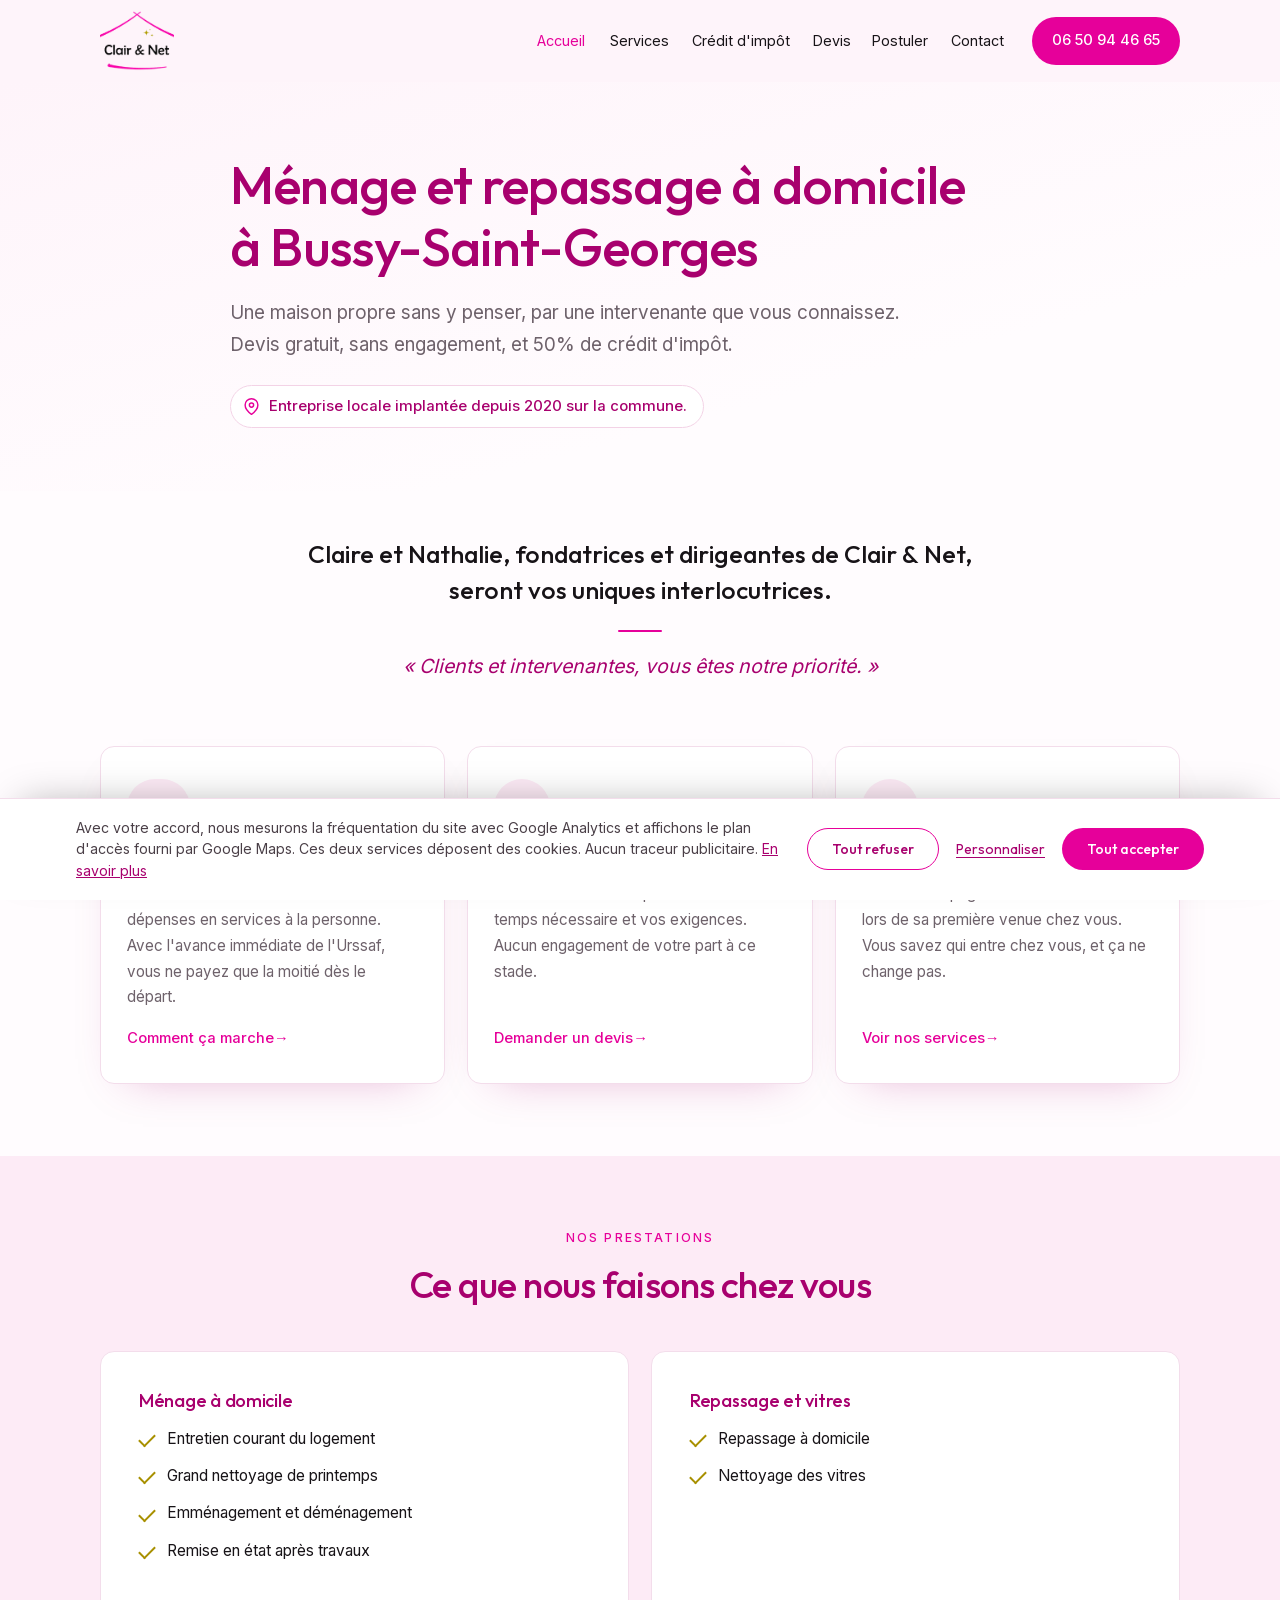
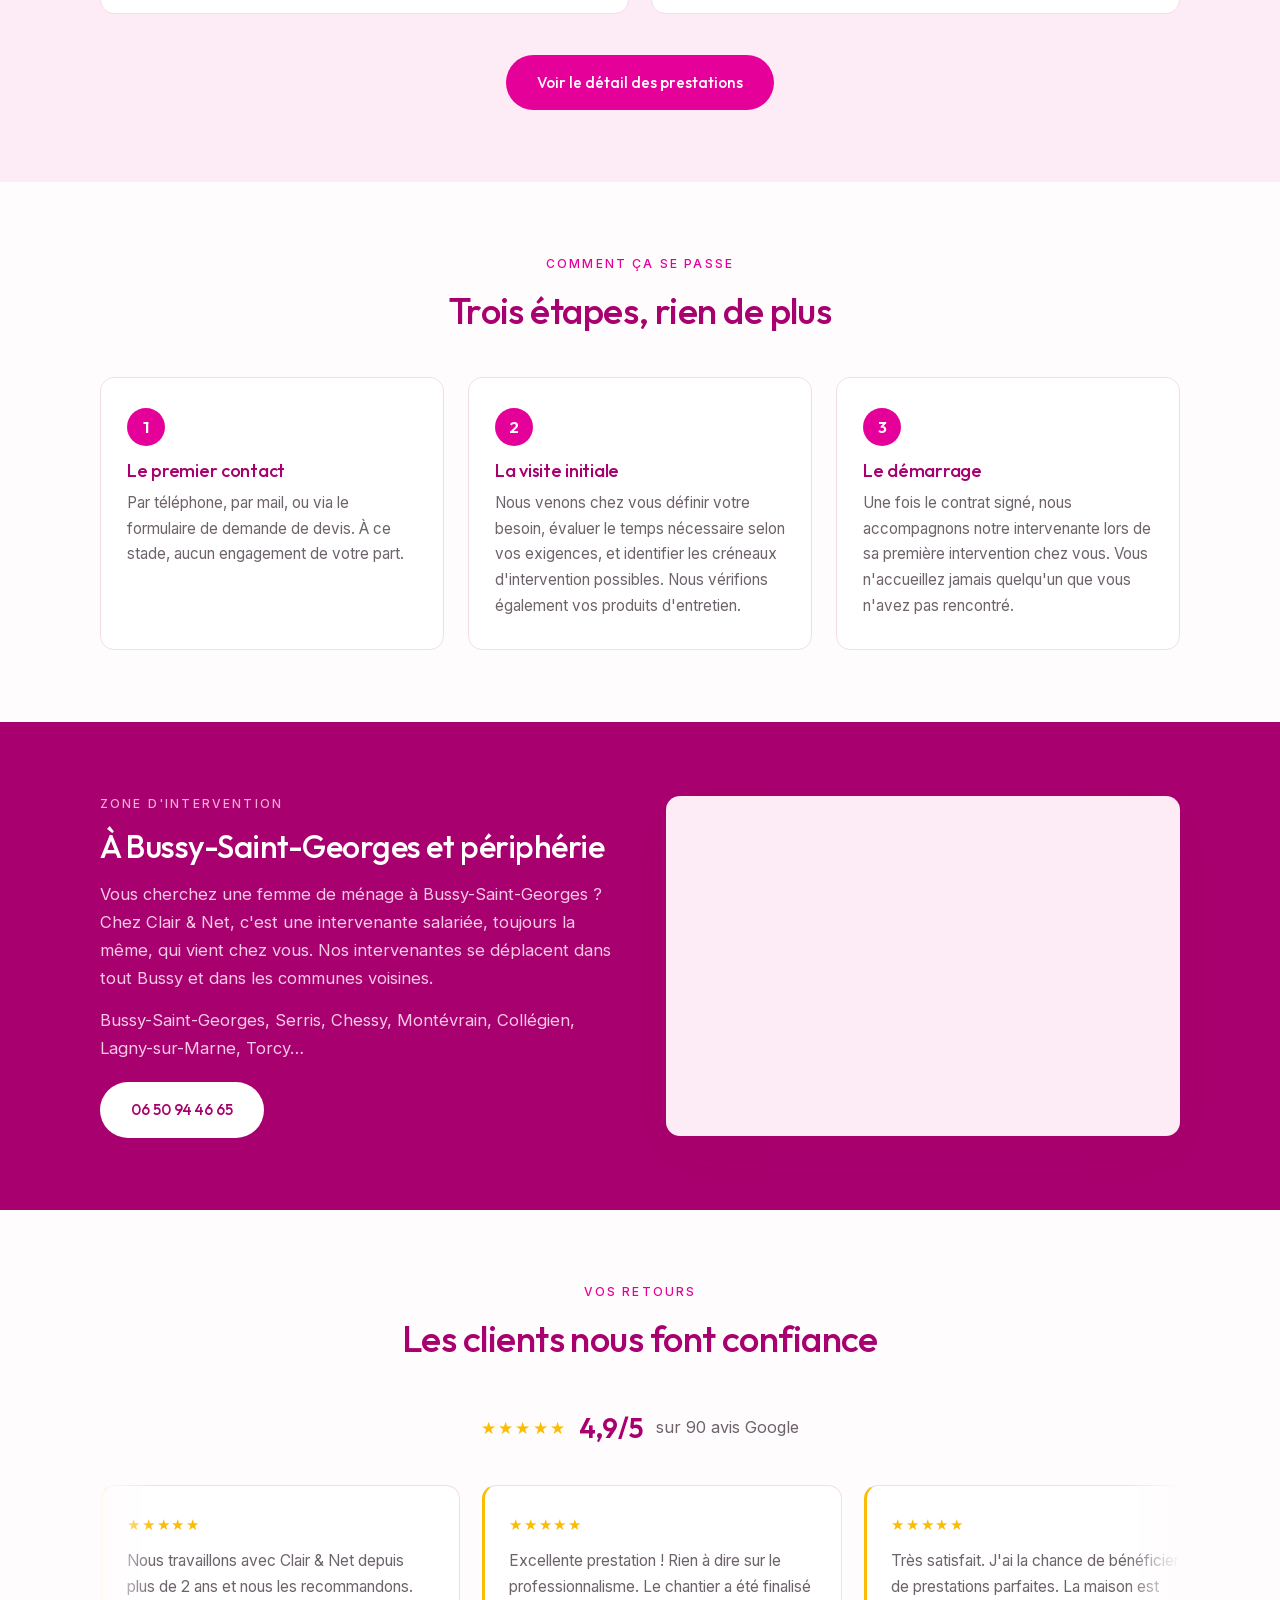
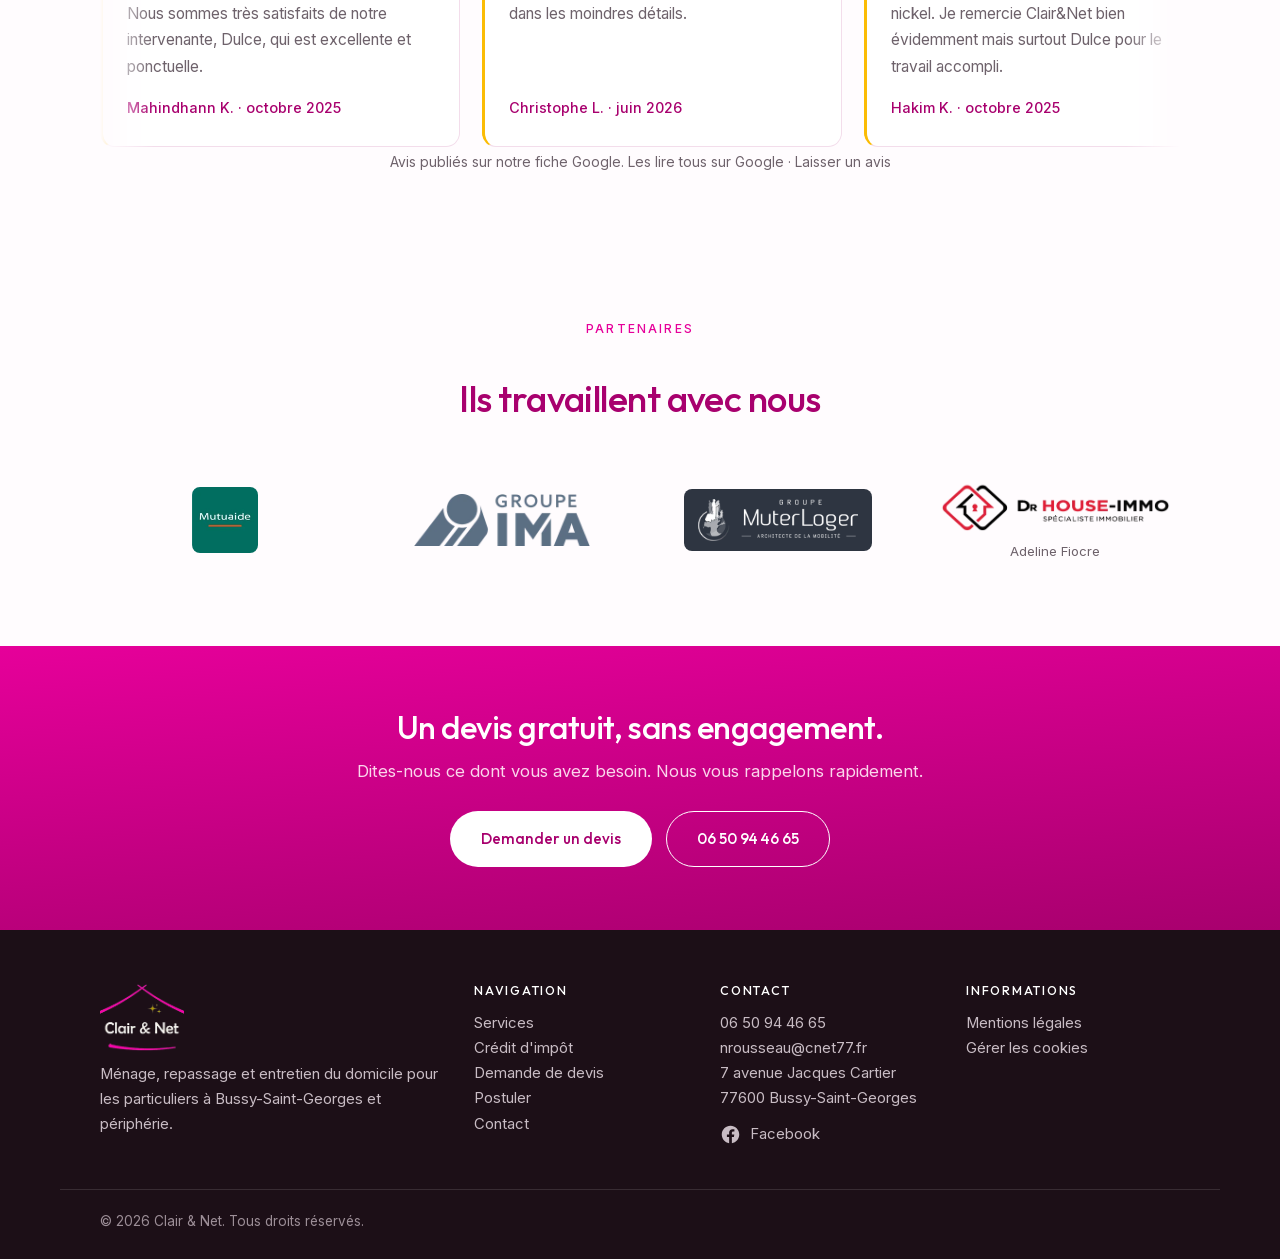
==== commit a50f4770: "Maillage interne : Contact ajoute au pied de page, liens contextuels dans la FAQ Co-Authored-By: Cla" ====
--- a/index.html
+++ b/index.html
@@ -407,7 +407,7 @@
     </div>
     <div>
       <h3>Navigation</h3>
-      <p><a href="/services">Services</a><br><a href="/credit-impot">Crédit d'impôt</a><br><a href="/devis">Demande de devis</a><br><a href="/postuler">Postuler</a></p>
+      <p><a href="/services">Services</a><br><a href="/credit-impot">Crédit d'impôt</a><br><a href="/devis">Demande de devis</a><br><a href="/postuler">Postuler</a><br><a href="/contact">Contact</a></p>
     </div>
     <div>
       <h3>Contact</h3>
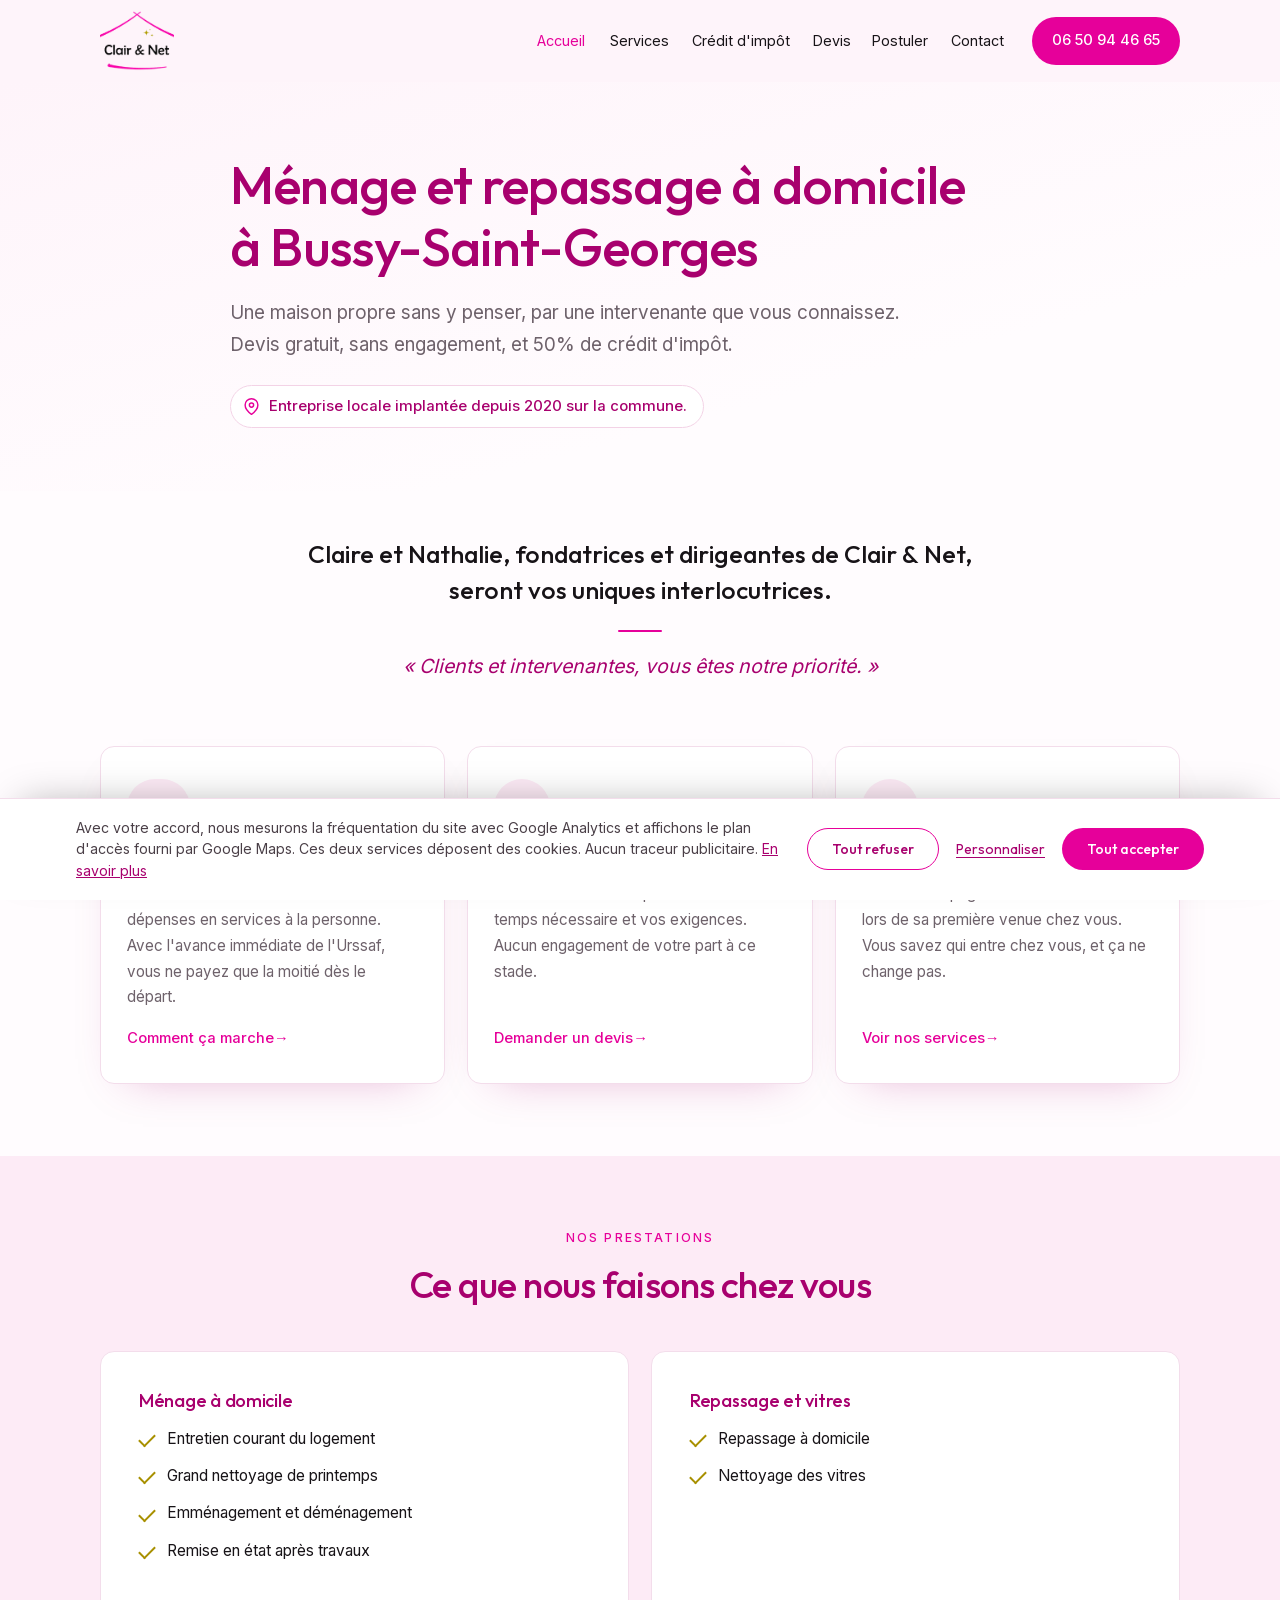
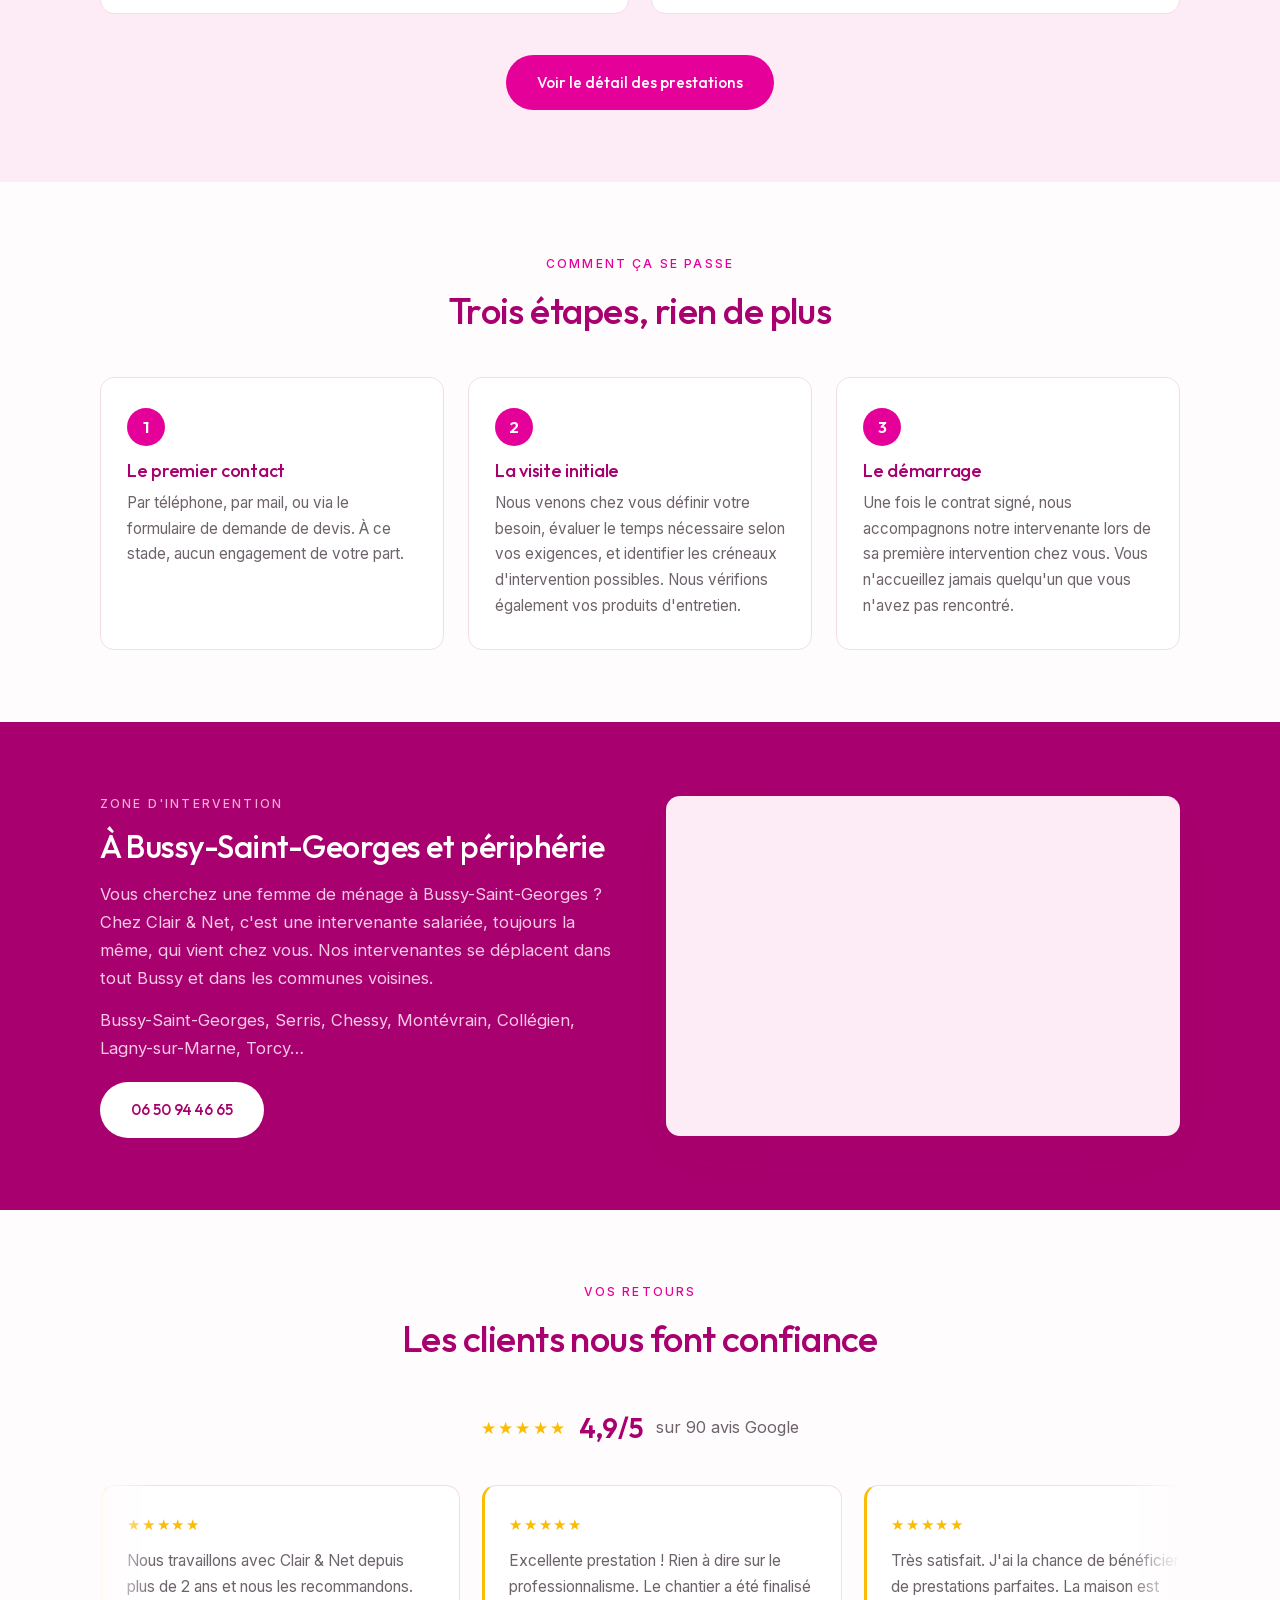
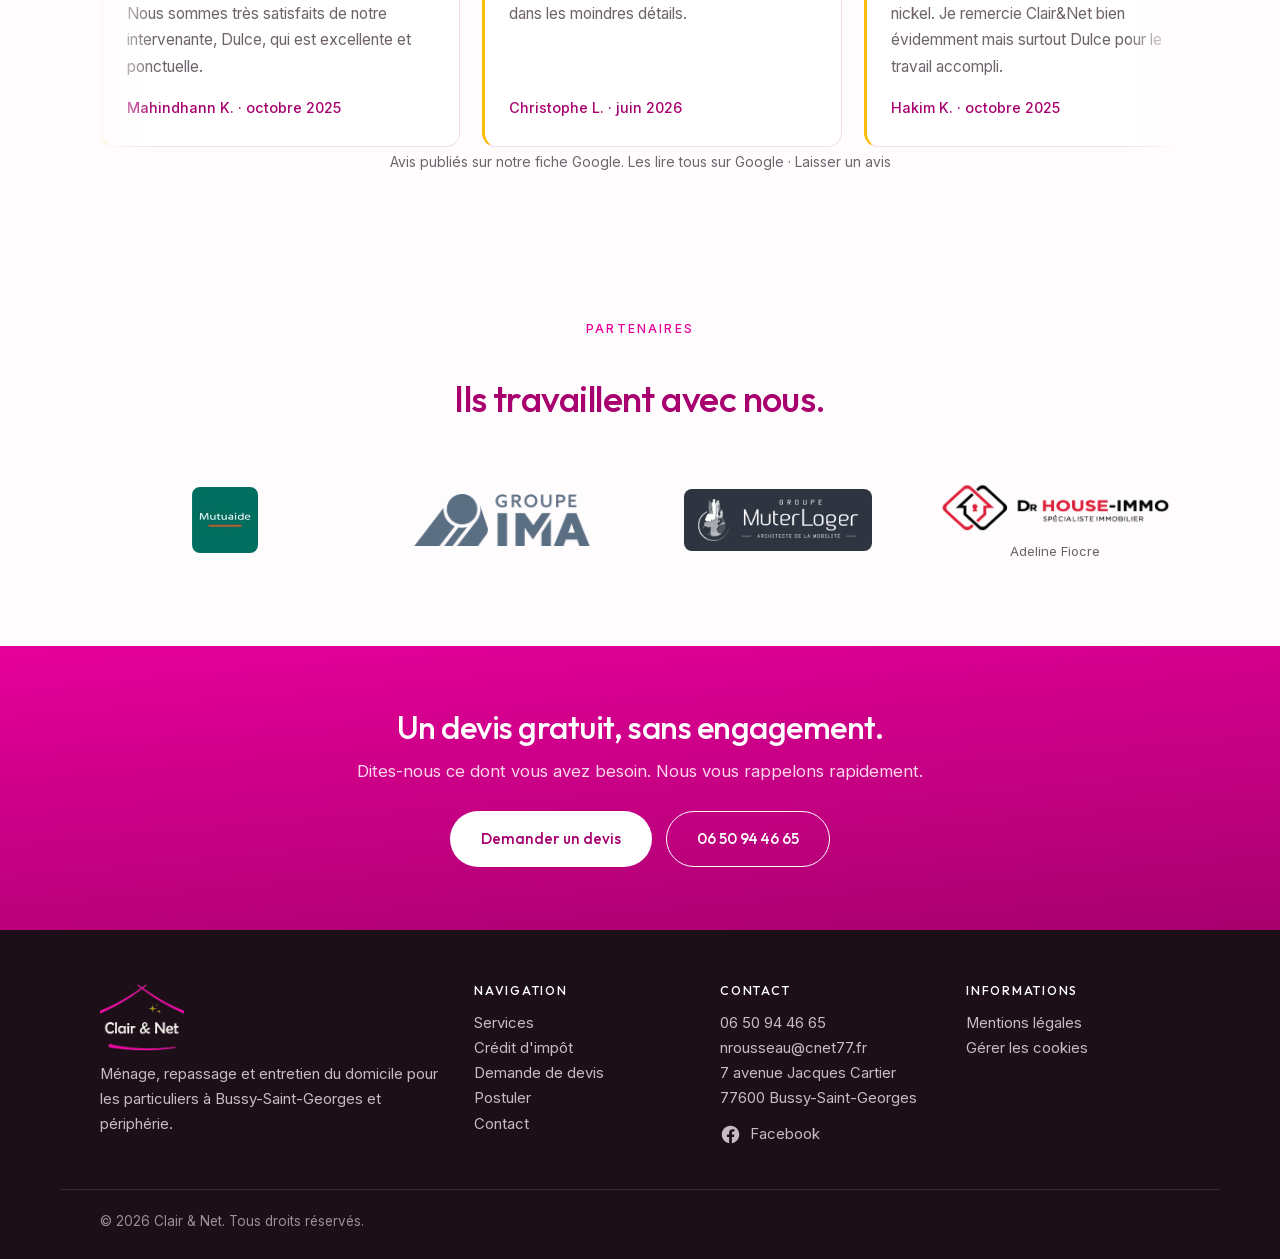
==== commit 02d749cc: "Points finaux sur deux titres, retour a la ligne avant « seront » (accueil) Co-Authored-By: Claude O" ====
--- a/index.html
+++ b/index.html
@@ -259,7 +259,7 @@
 
 <section class="sec fondatrices">
   <div class="wrap">
-    <p class="fondatrices-texte">Claire et Nathalie, fondatrices et dirigeantes de Clair&nbsp;&amp;&nbsp;Net, seront vos uniques interlocutrices.</p>
+    <p class="fondatrices-texte">Claire et Nathalie, fondatrices et dirigeantes de Clair&nbsp;&amp;&nbsp;Net,<br>seront vos uniques interlocutrices.</p>
     <blockquote class="fondatrices-citation">
       <p>«&nbsp;Clients et intervenantes, vous êtes notre priorité.&nbsp;»</p>
     </blockquote>
@@ -372,7 +372,7 @@
   <div class="wrap">
     <div class="tete">
       <p class="surtitre">Partenaires</p>
-      <h2>Ils travaillent avec nous</h2>
+      <h2>Ils travaillent avec nous.</h2>
     </div>
     <ul class="logos-part">
       <li><a href="https://www.mutuaide.fr/" target="_blank" rel="noopener">
--- a/style.css
+++ b/style.css
@@ -550,3 +550,16 @@
 .qr[open] summary::after{transform:rotate(-135deg);top:27px}
 .qr summary:hover{color:var(--rose)}
 .qr p{padding:0 20px 18px;color:var(--gris);font-size:.95rem;line-height:1.7;margin:0}
+/* Tableau des cookies : la colonne des durees ne doit pas se couper en quatre lignes,
+   et la premiere colonne a besoin d'un peu plus de place que les libelles ne le suggerent. */
+.tableau-legal.cookies th:first-child,.tableau-legal.cookies td:first-child{width:28%}
+.tableau-legal.cookies th:last-child,.tableau-legal.cookies td:last-child{white-space:nowrap;width:1%}
+.tableau-legal .fin{display:block;color:var(--gris);font-size:.86rem;margin-top:2px}
+@media(max-width:700px){
+  .tableau-legal.cookies th:first-child,.tableau-legal.cookies td:first-child,
+  .tableau-legal.cookies th:last-child,.tableau-legal.cookies td:last-child{width:auto;white-space:normal}
+}
+/* Page Postuler : le texte des dirigeantes, a cote du formulaire. */
+.texte-postuler p{color:var(--gris);line-height:1.8;font-size:1.01rem}
+.texte-postuler p+p{margin-top:16px}
+.texte-postuler p:first-child{color:var(--encre);font-size:1.07rem}
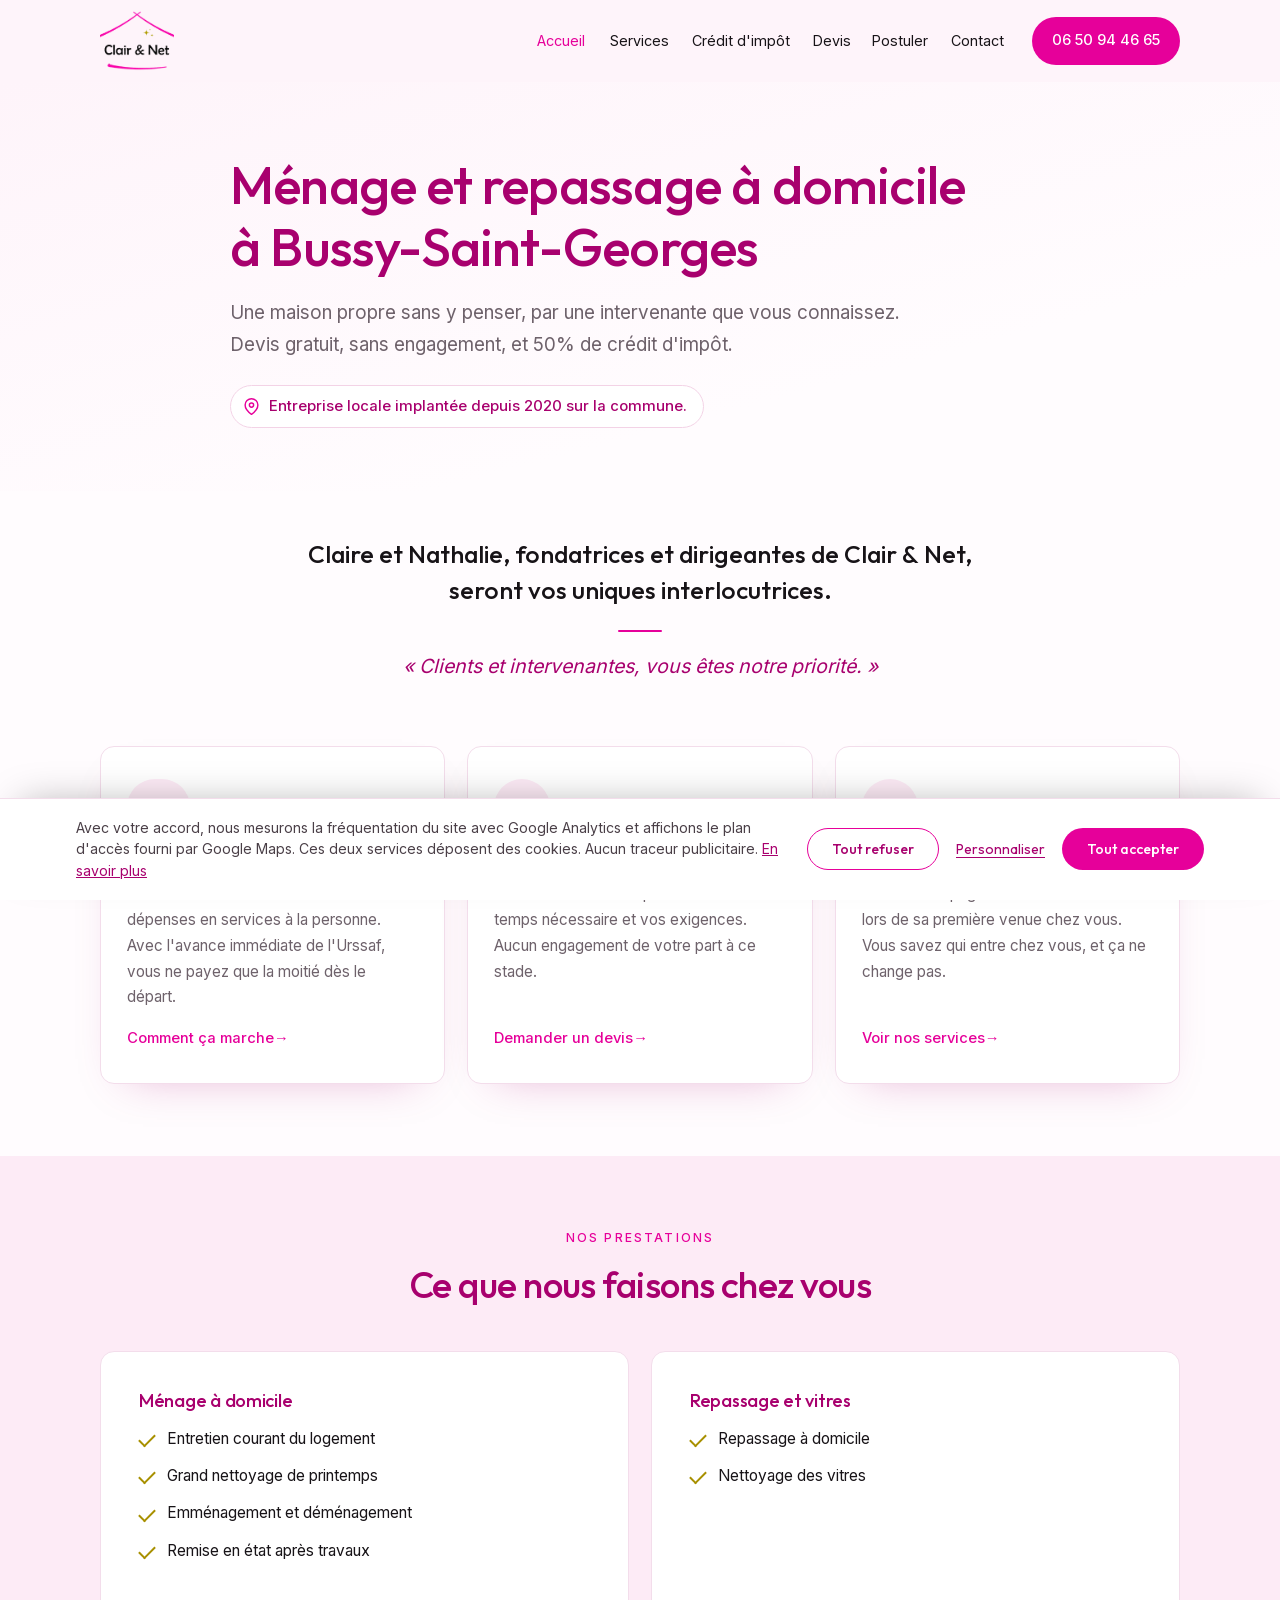
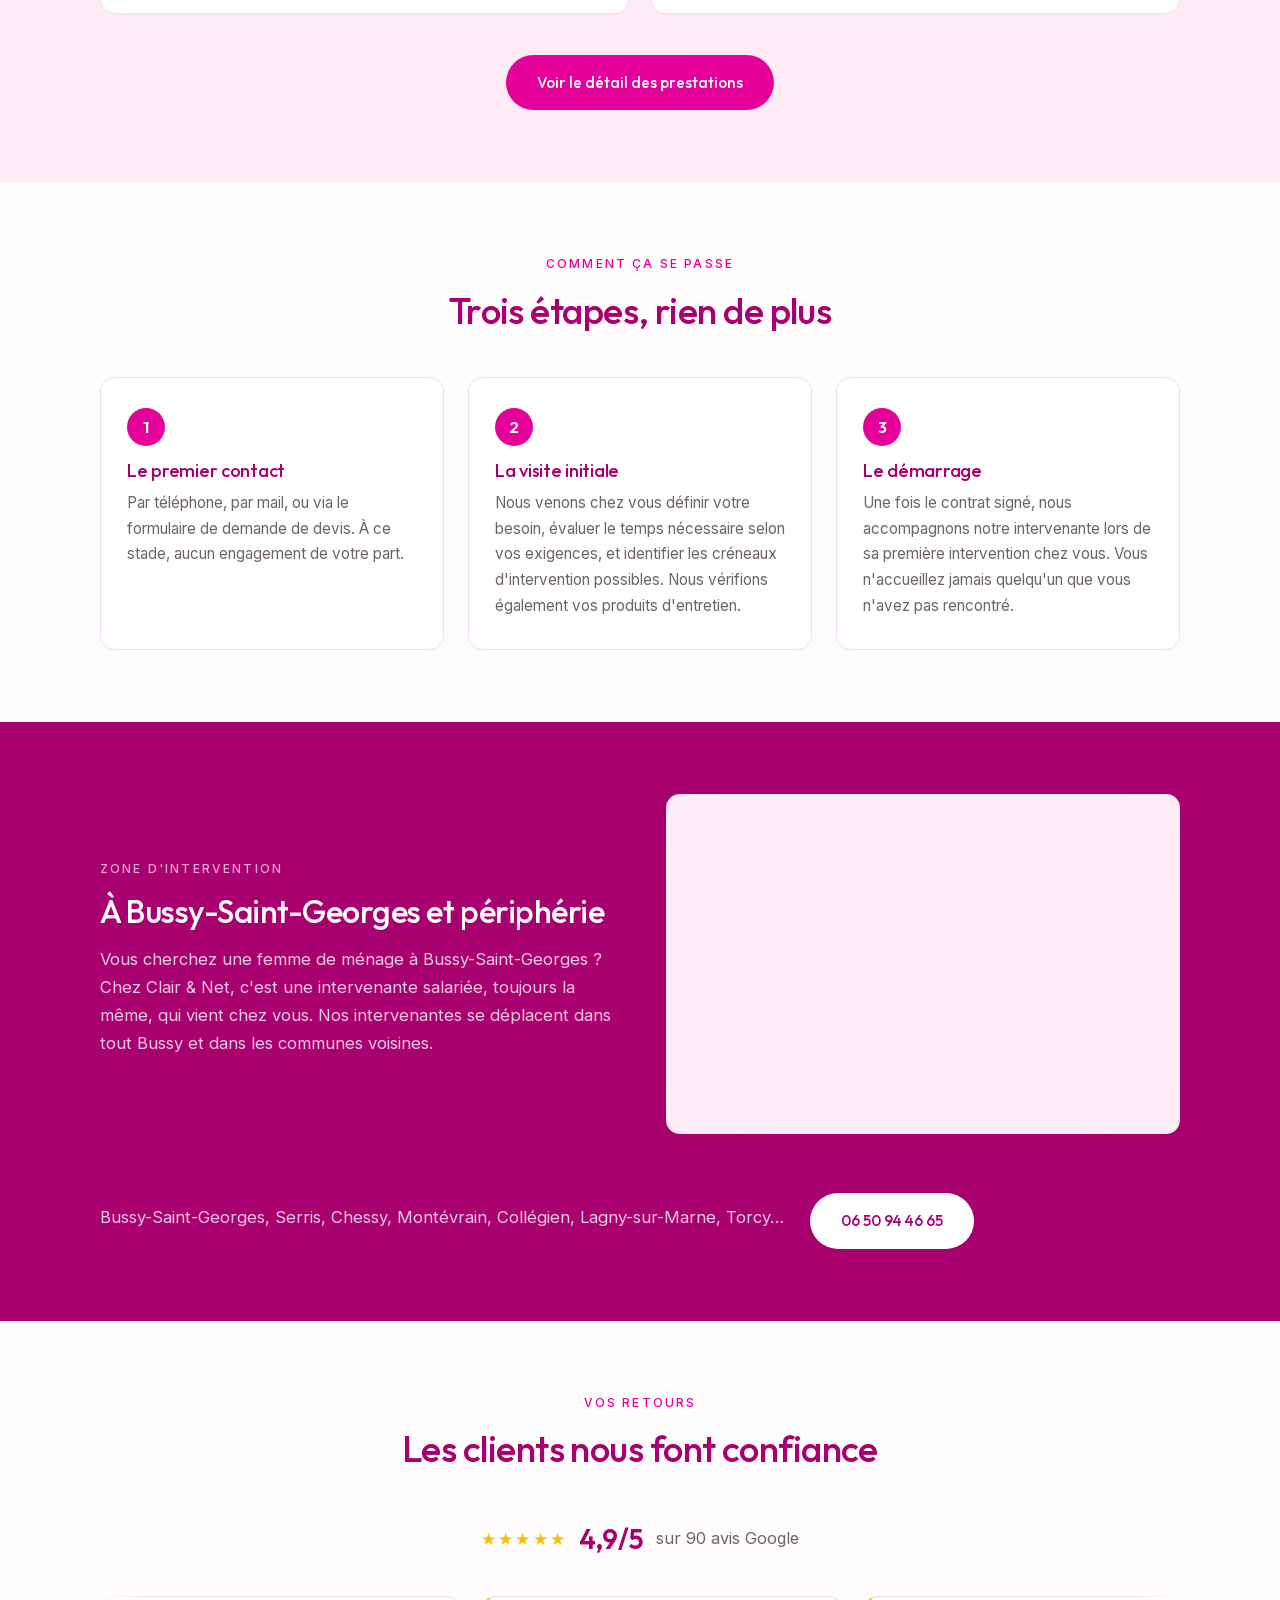
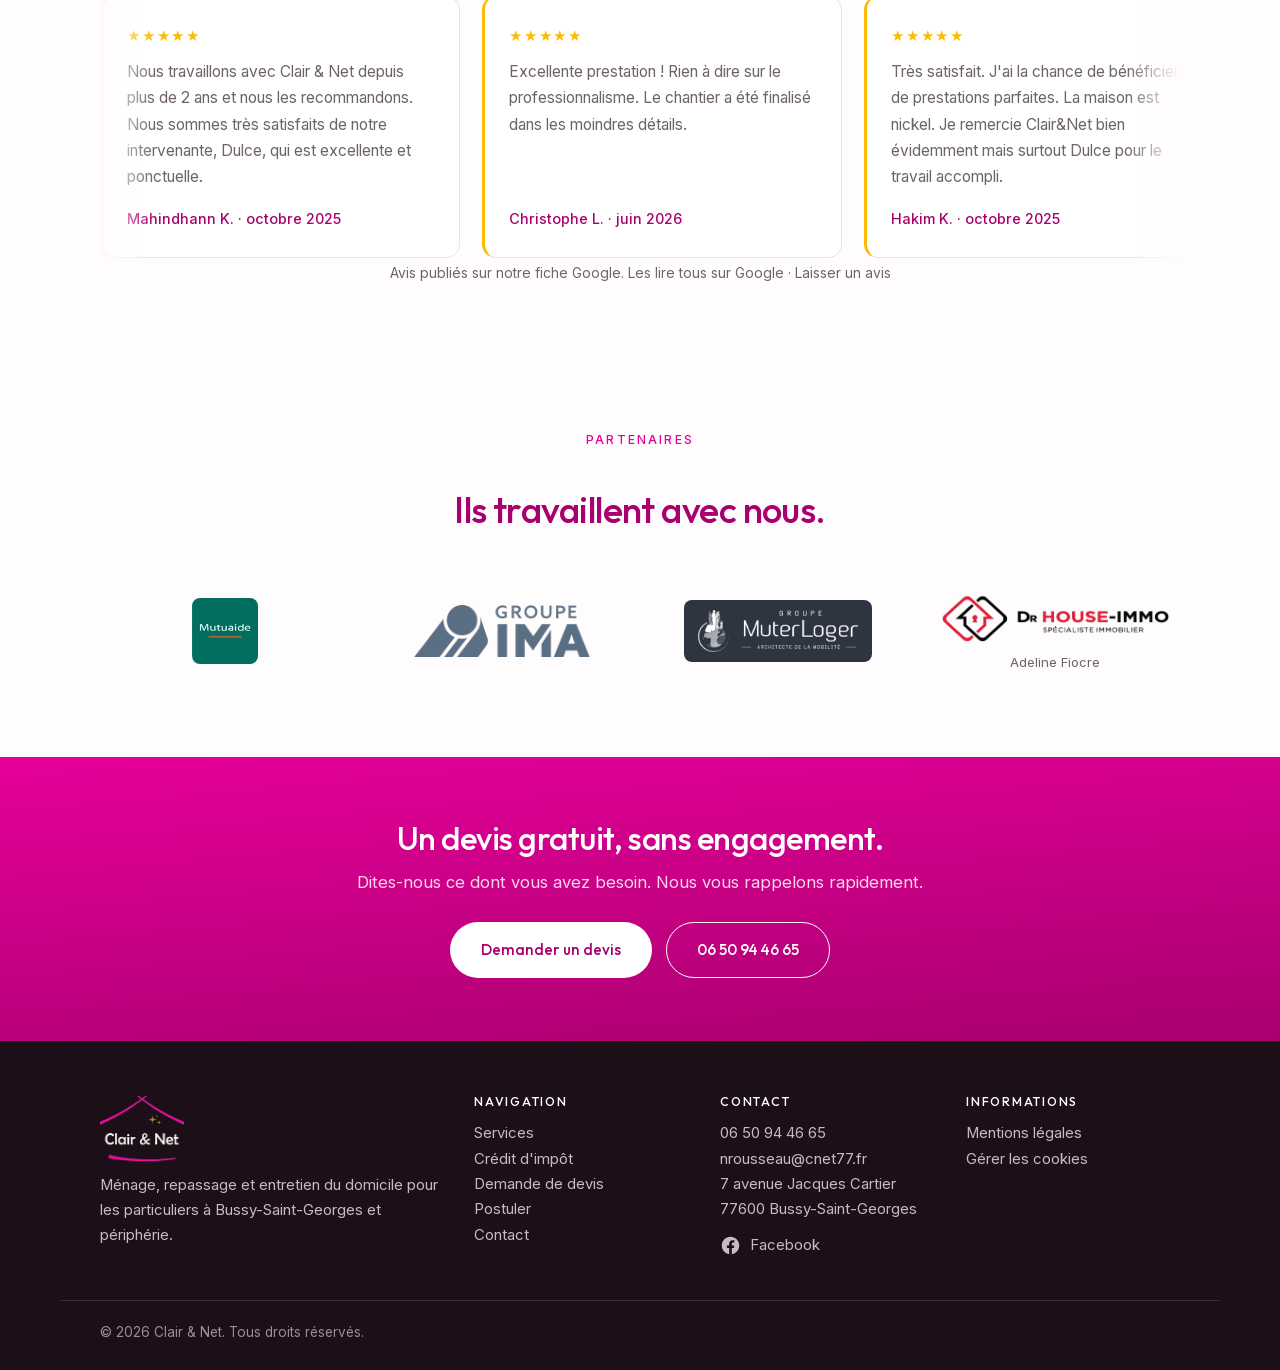
==== commit 082a6529: "Accueil : zone d'intervention remise en forme (texte à côté du plan, communes et appel dessous) ; rè" ====
--- a/index.html
+++ b/index.html
@@ -316,11 +316,13 @@
       <span class="surtitre clair">Zone d'intervention</span>
       <h2>À Bussy-Saint-Georges et périphérie</h2>
       <p>Vous cherchez une femme de ménage à Bussy-Saint-Georges ? Chez Clair &amp; Net, c'est une intervenante salariée, toujours la même, qui vient chez vous. Nos intervenantes se déplacent dans tout Bussy et dans les communes voisines.</p>
+    </div>
+    <div class="carte-map">
+      <iframe src="https://www.google.com/maps?q=Clair+%26+Net,+7+avenue+Jacques+Cartier,+77600+Bussy-Saint-Georges&amp;ll=48.8349044,2.7081579&amp;hl=fr&amp;z=16&amp;output=embed" title="Clair &amp; Net, 7 avenue Jacques Cartier à Bussy-Saint-Georges" loading="lazy" referrerpolicy="no-referrer-when-downgrade"></iframe>
+    </div>
+    <div class="zone-bas">
       <p>Bussy-Saint-Georges, Serris, Chessy, Montévrain, Collégien, Lagny-sur-Marne, Torcy…</p>
       <a href="tel:0650944665" class="btn btn-clair">06 50 94 46 65</a>
-    </div>
-    <div class="carte-map">
-      <iframe src="https://www.google.com/maps?q=Clair+%26+Net,+7+avenue+Jacques+Cartier,+77600+Bussy-Saint-Georges&amp;ll=48.8349044,2.7081579&amp;hl=fr&amp;z=16&amp;output=embed" title="Clair &amp; Net, 7 avenue Jacques Cartier à Bussy-Saint-Georges" loading="lazy" referrerpolicy="no-referrer-when-downgrade"></iframe>
     </div>
   </div>
 </section>
--- a/style.css
+++ b/style.css
@@ -471,9 +471,7 @@
 
 @media(max-width:980px){
   .trio,.etapes,.avis-grille{grid-template-columns:1fr}
-  .duo-cartes,.zone,/* Formulaire seul, sans colonne de texte a cote : on le centre. */
-.form-seul{max-width:640px;margin:0 auto}
-.grille-form{grid-template-columns:1fr}
+  .duo-cartes,.zone,.grille-form{grid-template-columns:1fr}
   .pied-grille{grid-template-columns:1fr 1fr}
 }
 @media(max-width:940px){
@@ -504,7 +502,7 @@
     background:var(--rose-pale);color:var(--rose-fonce);font-size:1.6rem;line-height:0;
     cursor:pointer;-webkit-tap-highlight-color:transparent}
   .fermer-menu:active{background:#F8D7EC}
-  .duo-champs{grid-template-columns:1fr}
+  .duo-champs{grid-template-columns:1fr;row-gap:0}
   .pied-grille{grid-template-columns:1fr}
   .carte-map iframe{height:260px}
 }
@@ -563,3 +561,11 @@
 .texte-postuler p{color:var(--gris);line-height:1.8;font-size:1.01rem}
 .texte-postuler p+p{margin-top:16px}
 .texte-postuler p:first-child{color:var(--encre);font-size:1.07rem}
+/* Page Postuler : ou envoyer son CV, juste avant le bouton */
+.envoi-cv{margin:4px 0 16px;font-size:.93rem;color:#4A3F47}
+.envoi-cv a{color:var(--rose-fonce);font-weight:600;text-decoration:underline;text-underline-offset:2px}
+/* Zone d'intervention (accueil) : le texte a cote du plan, puis les communes
+   et le bouton d'appel sur toute la largeur, en dessous. Sur telephone :
+   texte, plan, puis communes et bouton. */
+.zone-bas{grid-column:1 / -1;display:flex;flex-wrap:wrap;align-items:center;gap:14px 26px}
+.zone .zone-bas p{margin:0}
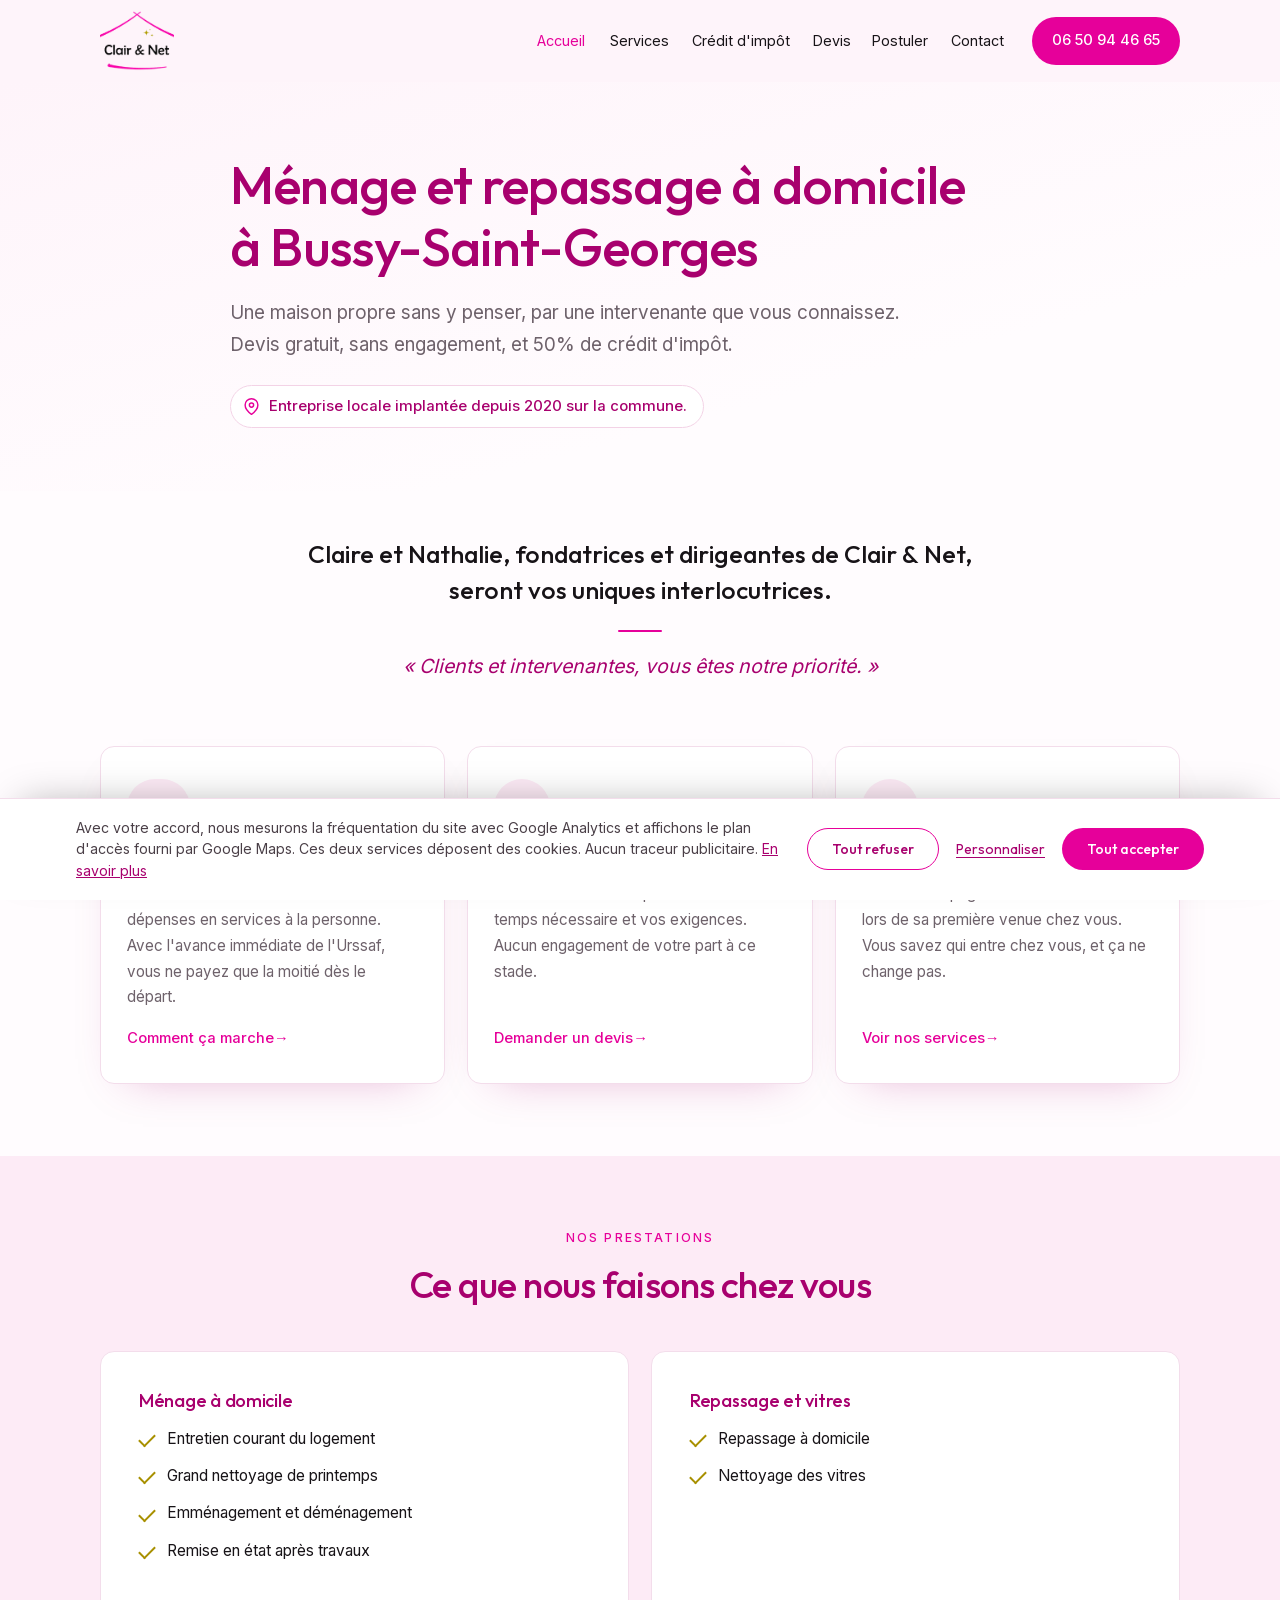
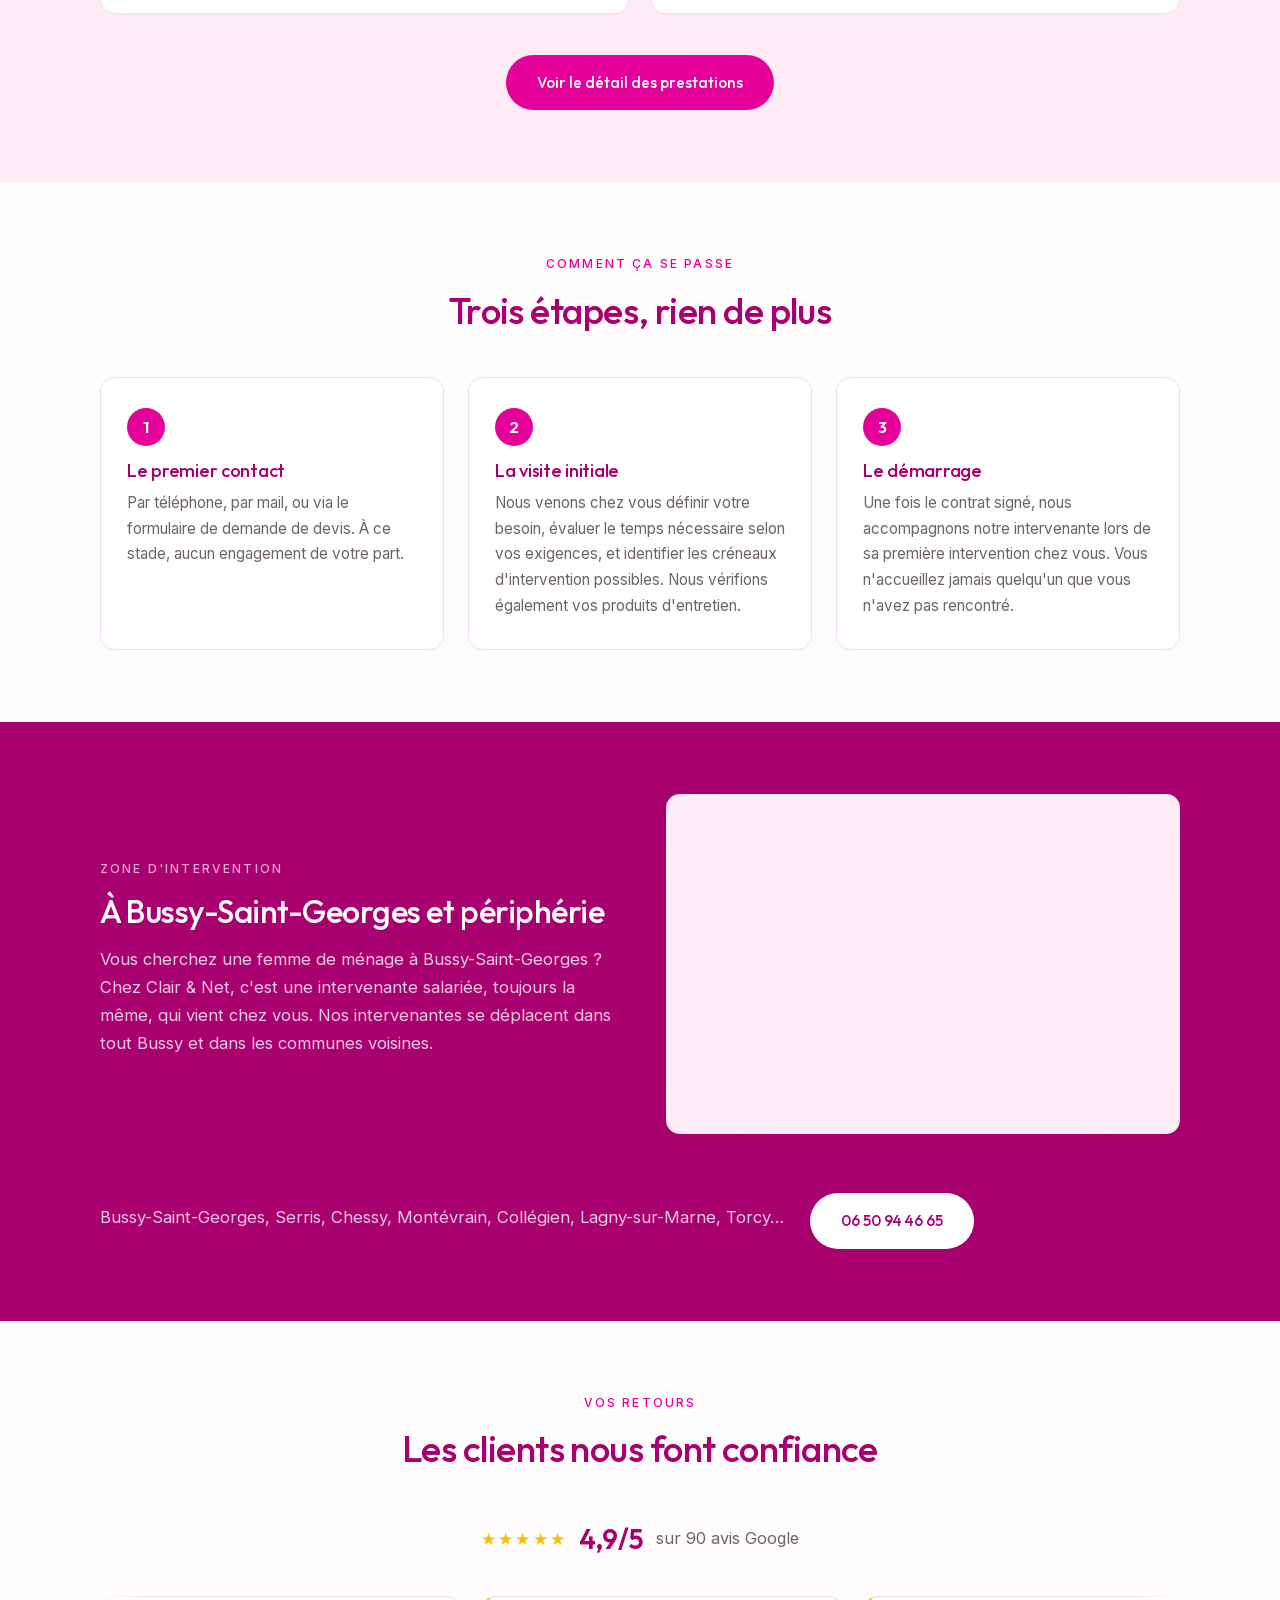
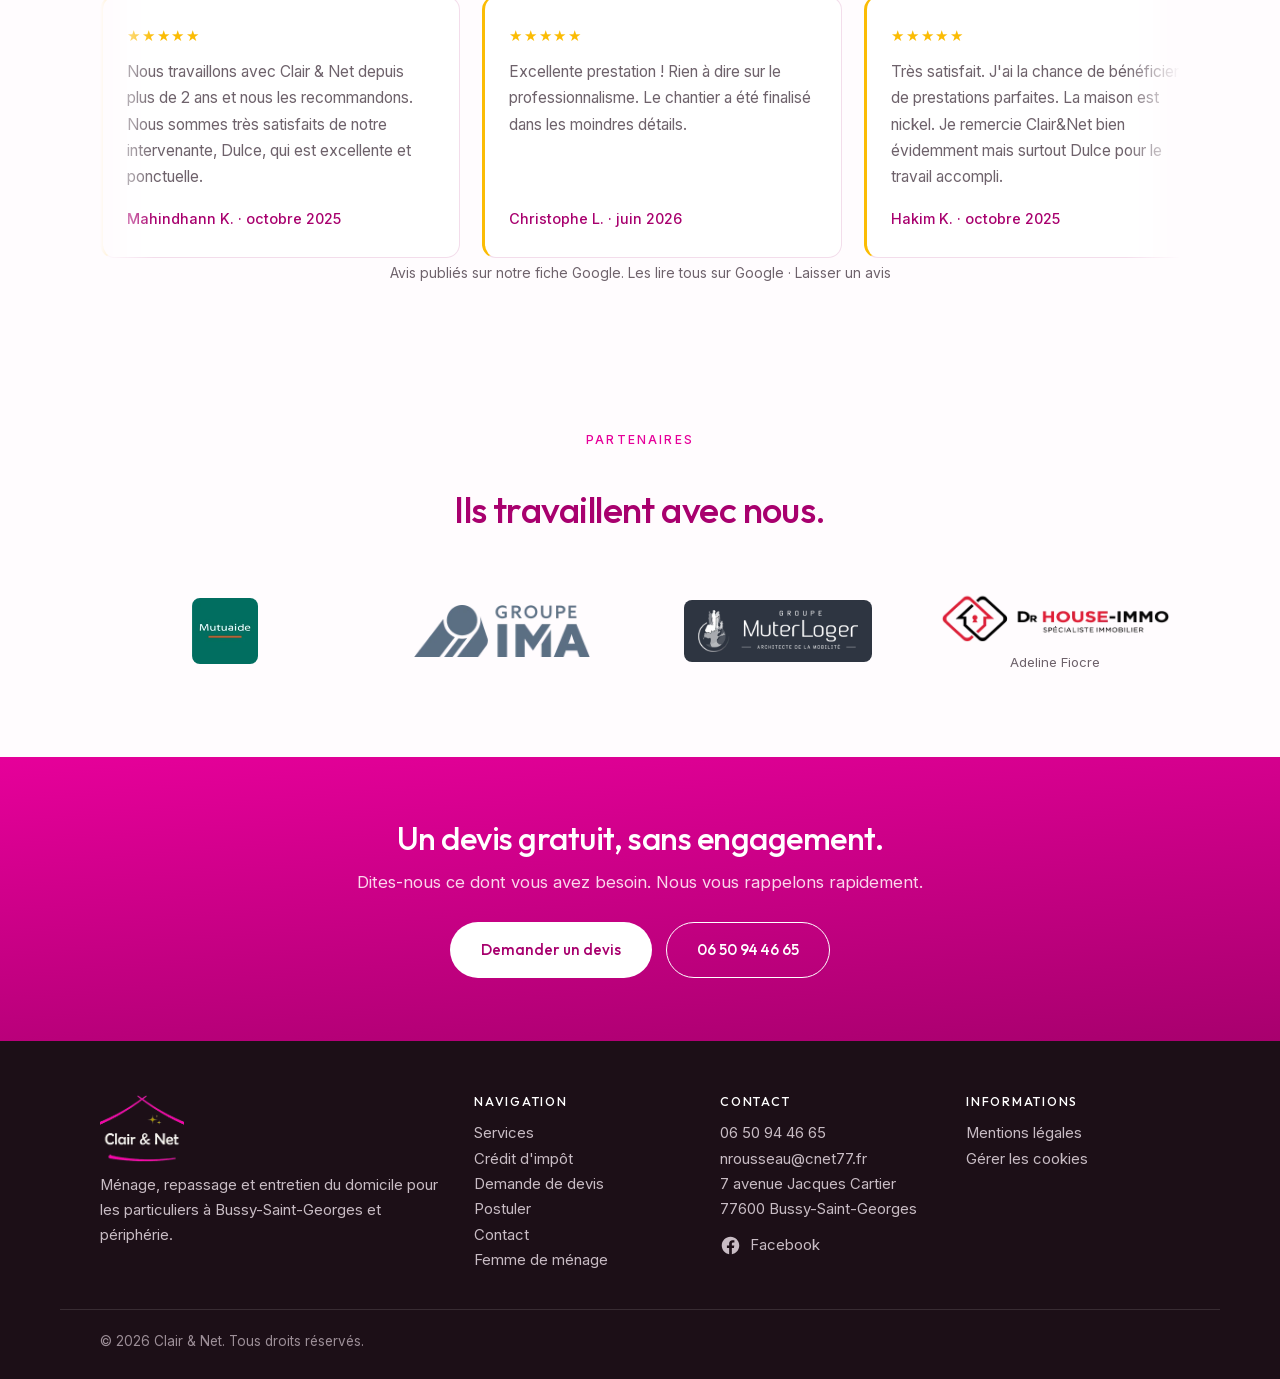
==== commit d4de9e69: "Apercu : lien discret en pied de page vers Femme de menage, sitemap, liste sans points-virgules" ====
--- a/index.html
+++ b/index.html
@@ -409,7 +409,7 @@
     </div>
     <div>
       <h3>Navigation</h3>
-      <p><a href="/services">Services</a><br><a href="/credit-impot">Crédit d'impôt</a><br><a href="/devis">Demande de devis</a><br><a href="/postuler">Postuler</a><br><a href="/contact">Contact</a></p>
+      <p><a href="/services">Services</a><br><a href="/credit-impot">Crédit d'impôt</a><br><a href="/devis">Demande de devis</a><br><a href="/postuler">Postuler</a><br><a href="/contact">Contact</a><br><a href="/femme-de-menage-bussy-saint-georges">Femme de ménage</a></p>
     </div>
     <div>
       <h3>Contact</h3>
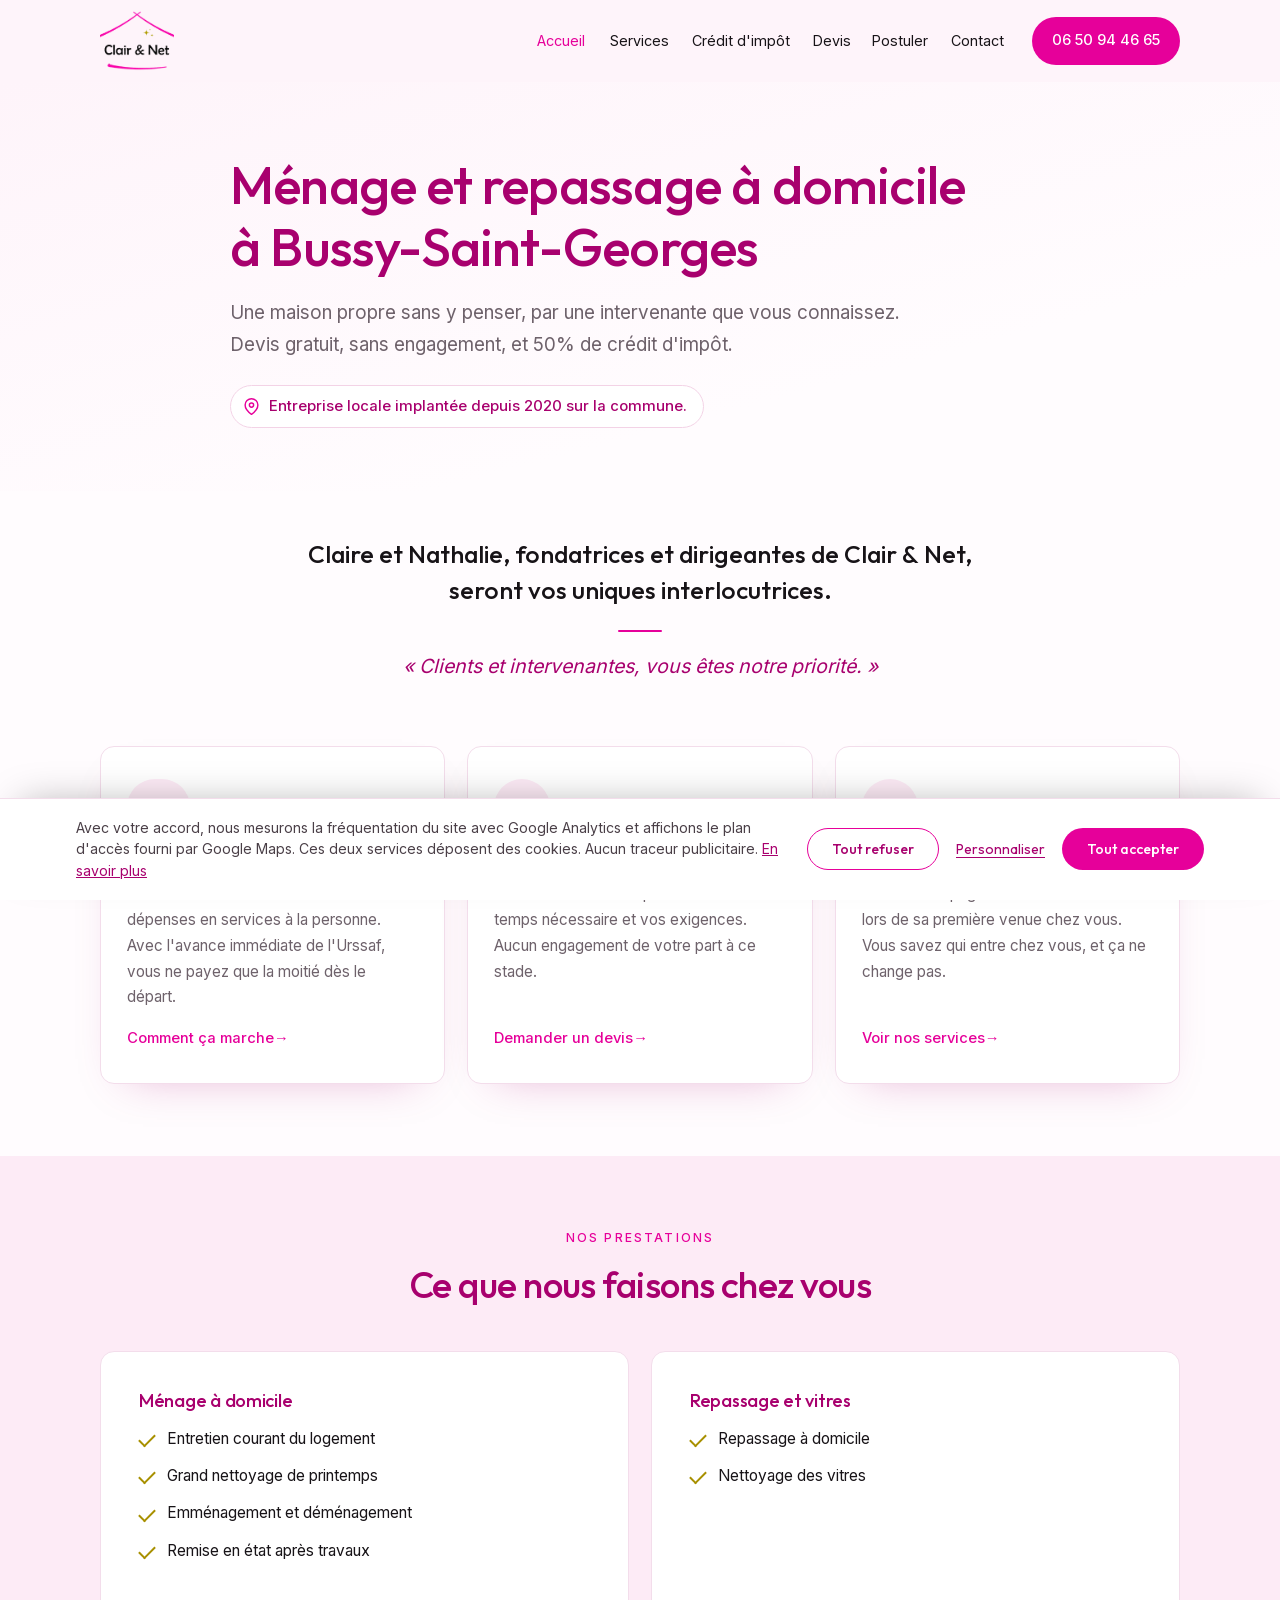
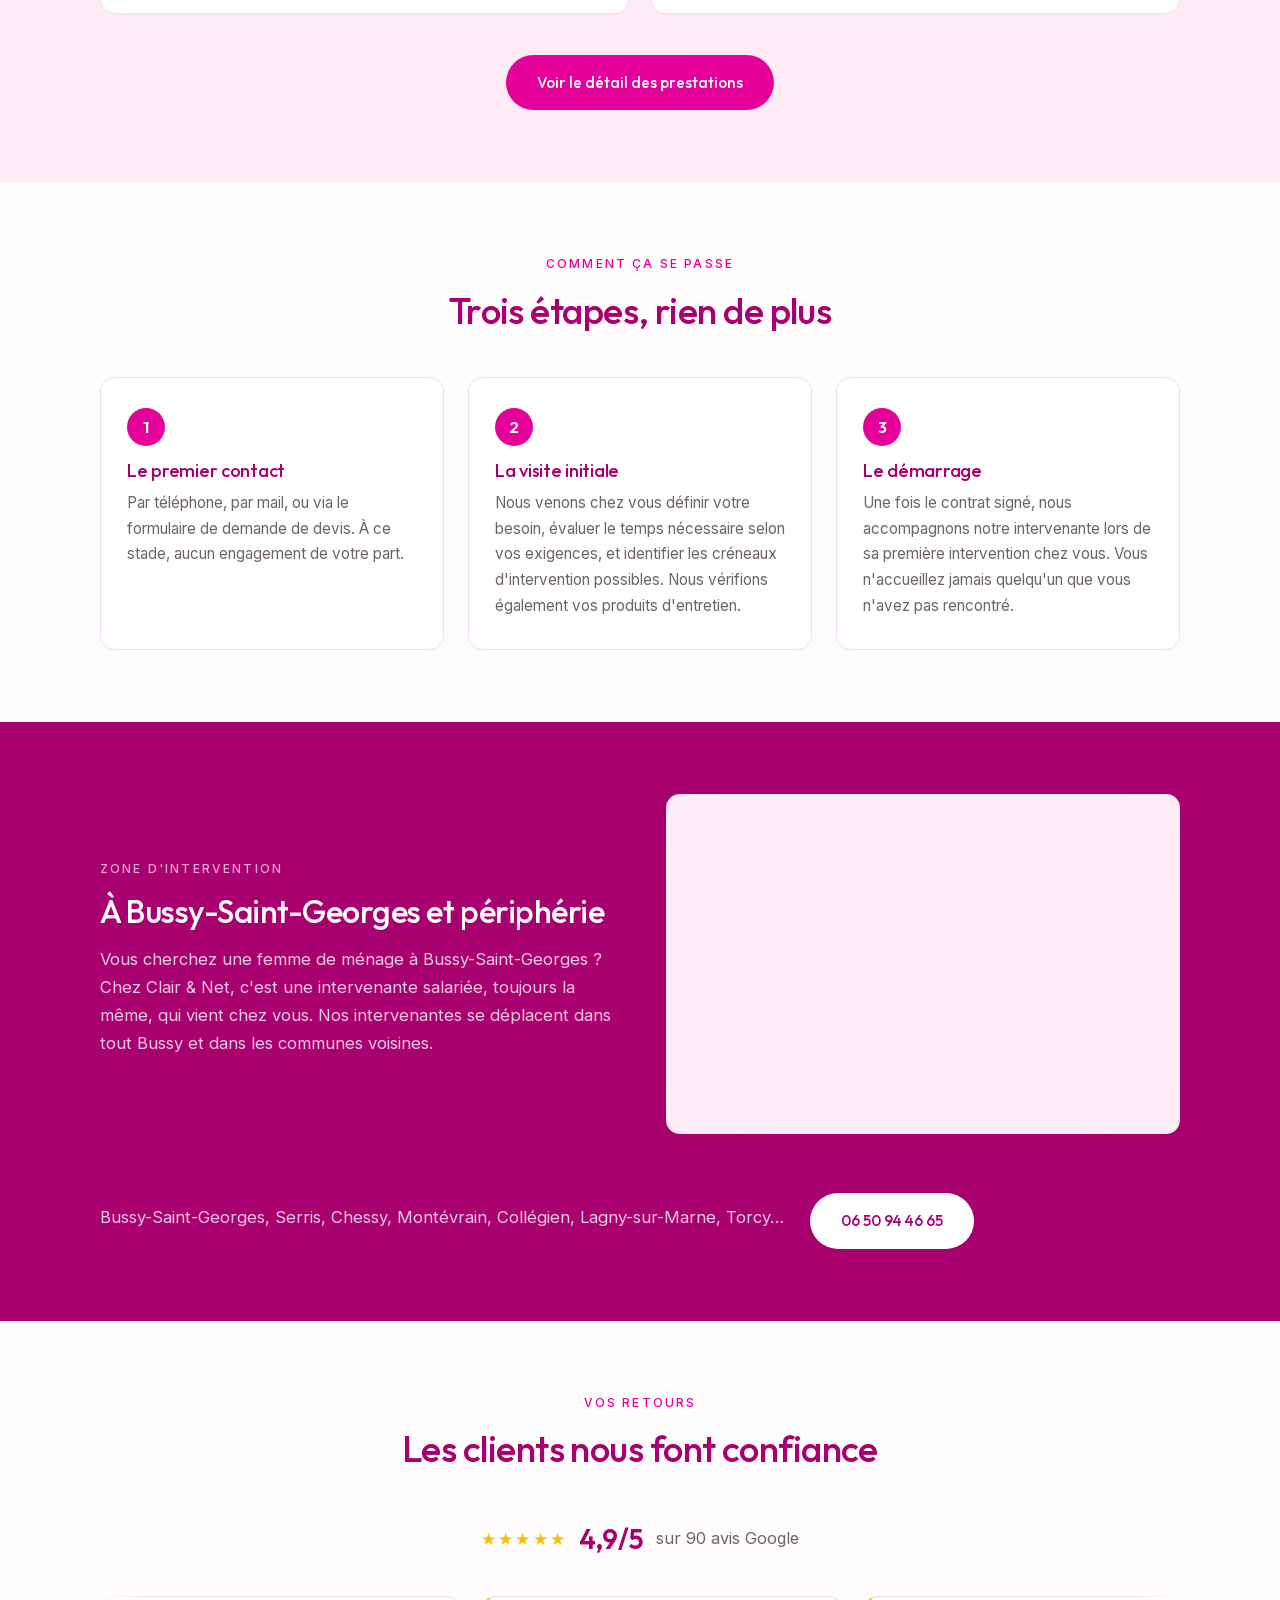
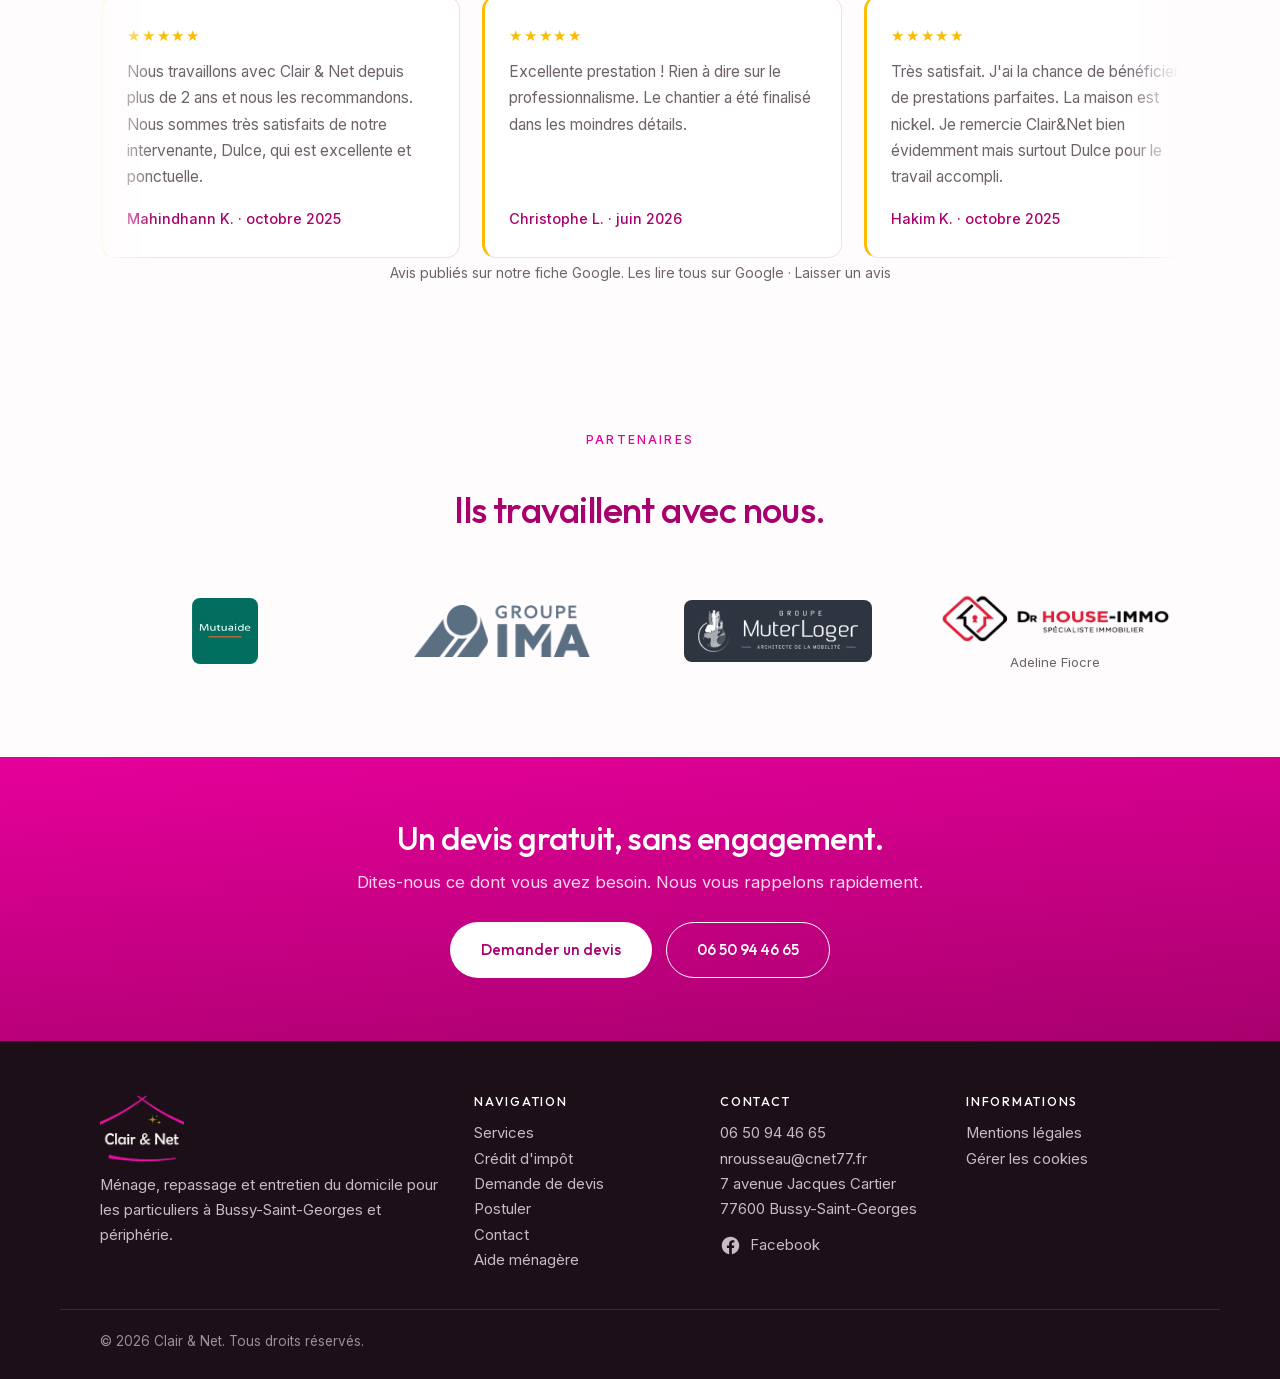
==== commit f177c1cb: "Pied de page : lien renomme Aide menagere" ====
--- a/index.html
+++ b/index.html
@@ -409,7 +409,7 @@
     </div>
     <div>
       <h3>Navigation</h3>
-      <p><a href="/services">Services</a><br><a href="/credit-impot">Crédit d'impôt</a><br><a href="/devis">Demande de devis</a><br><a href="/postuler">Postuler</a><br><a href="/contact">Contact</a><br><a href="/femme-de-menage-bussy-saint-georges">Femme de ménage</a></p>
+      <p><a href="/services">Services</a><br><a href="/credit-impot">Crédit d'impôt</a><br><a href="/devis">Demande de devis</a><br><a href="/postuler">Postuler</a><br><a href="/contact">Contact</a><br><a href="/femme-de-menage-bussy-saint-georges">Aide ménagère</a></p>
     </div>
     <div>
       <h3>Contact</h3>
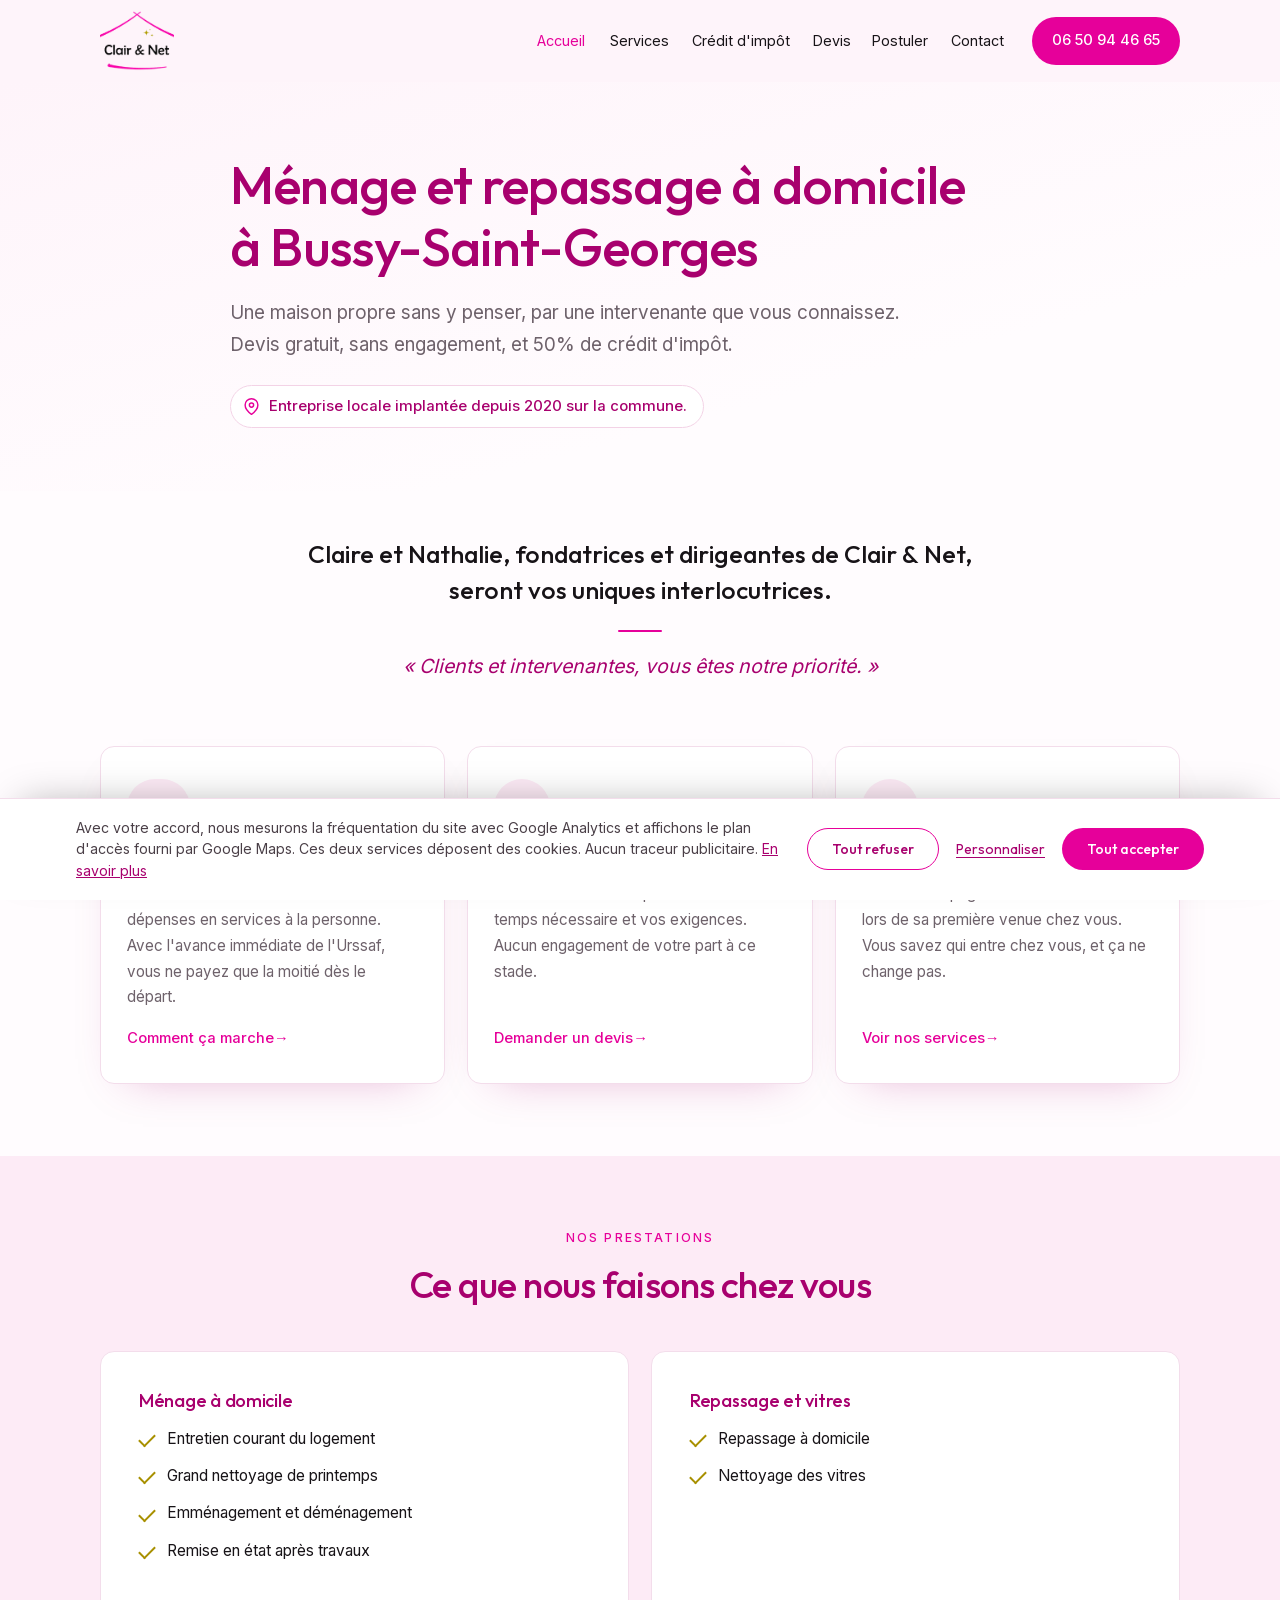
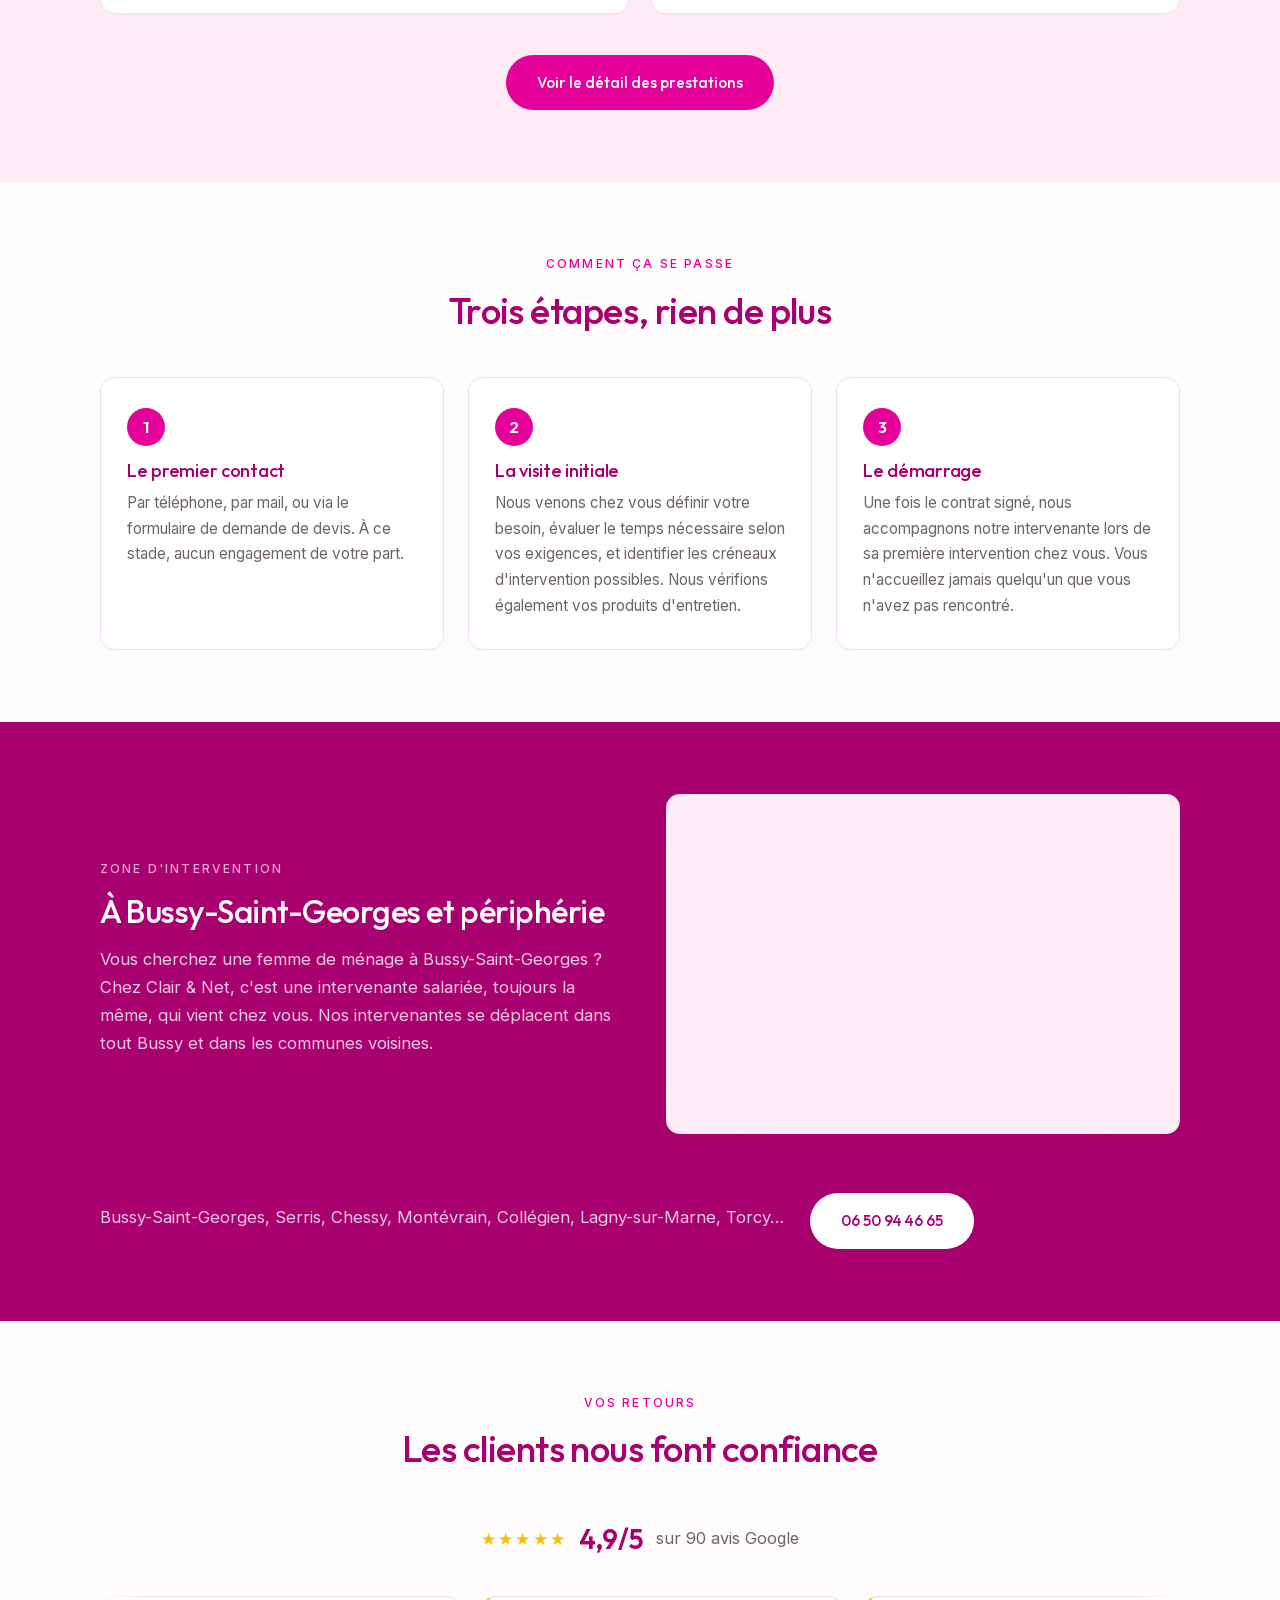
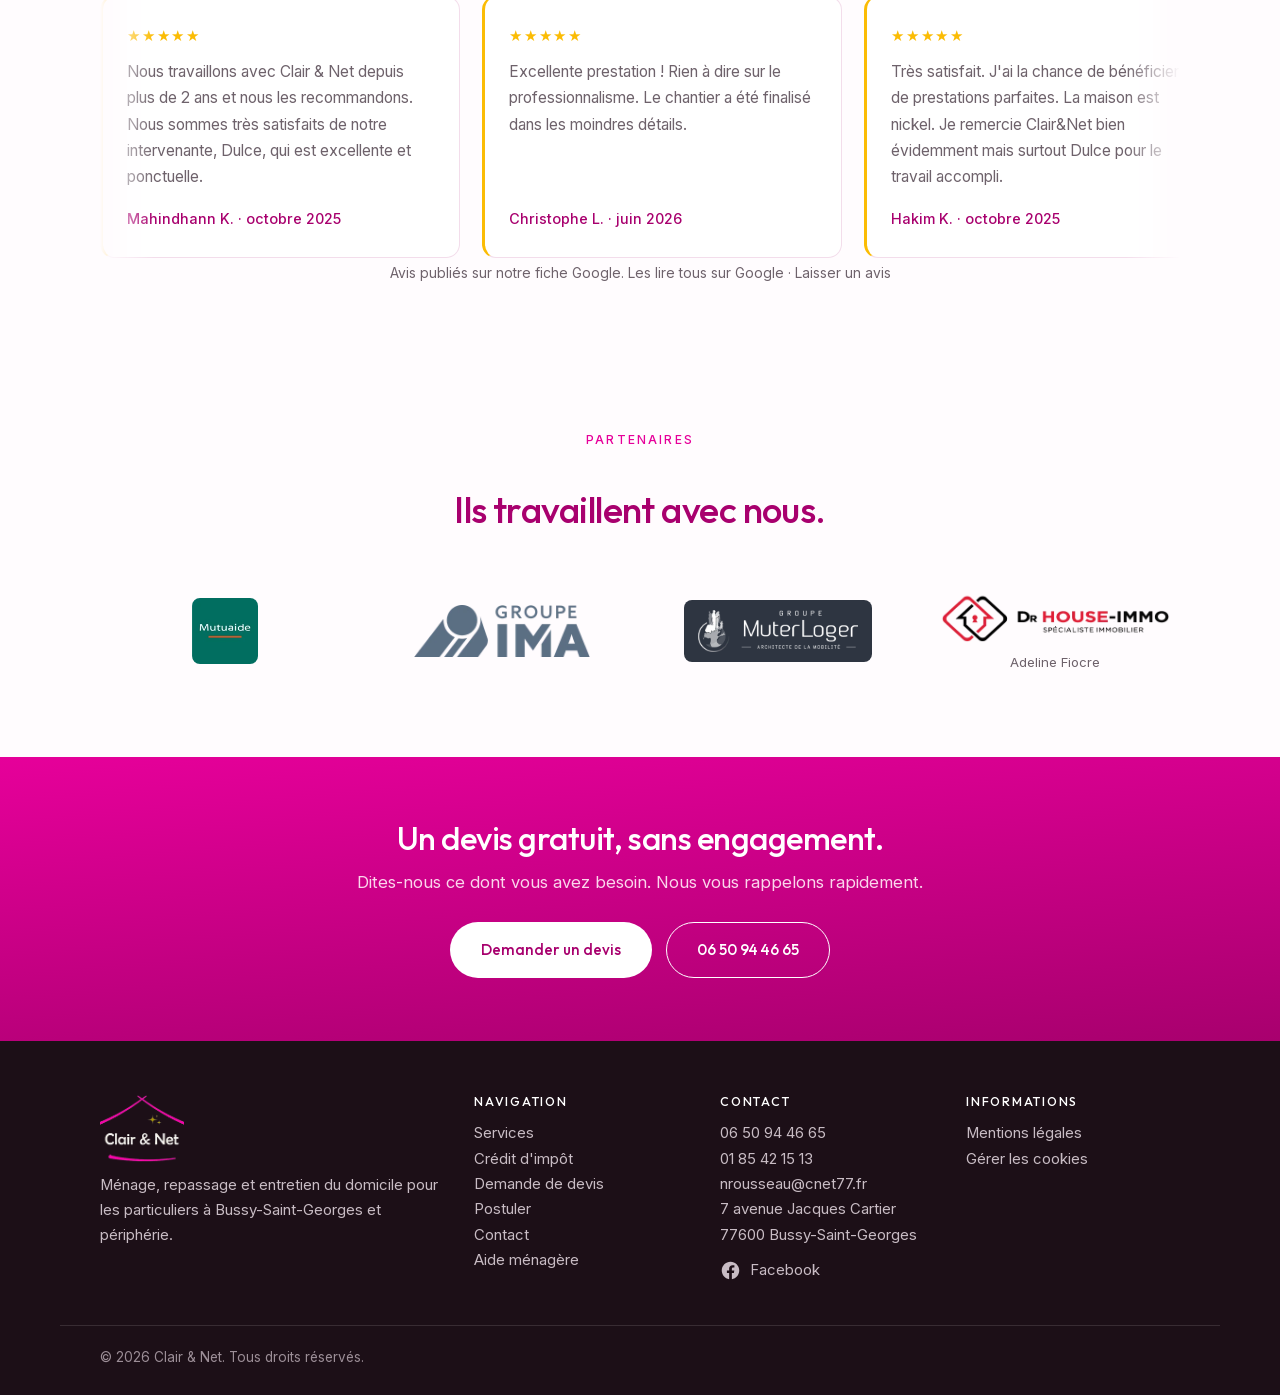
==== commit e25f39b0: "Contact : ajout du telephone fixe 01 85 42 15 13 (page Contact, pied de page, mentions legales)" ====
--- a/index.html
+++ b/index.html
@@ -414,6 +414,7 @@
     <div>
       <h3>Contact</h3>
       <p><a href="tel:0650944665">06 50 94 46 65</a><br>
+      <a href="tel:0185421513">01 85 42 15 13</a><br>
       <a href="mailto:nrousseau@cnet77.fr">nrousseau@cnet77.fr</a><br>
       7 avenue Jacques Cartier<br>
       77600 Bussy-Saint-Georges</p>
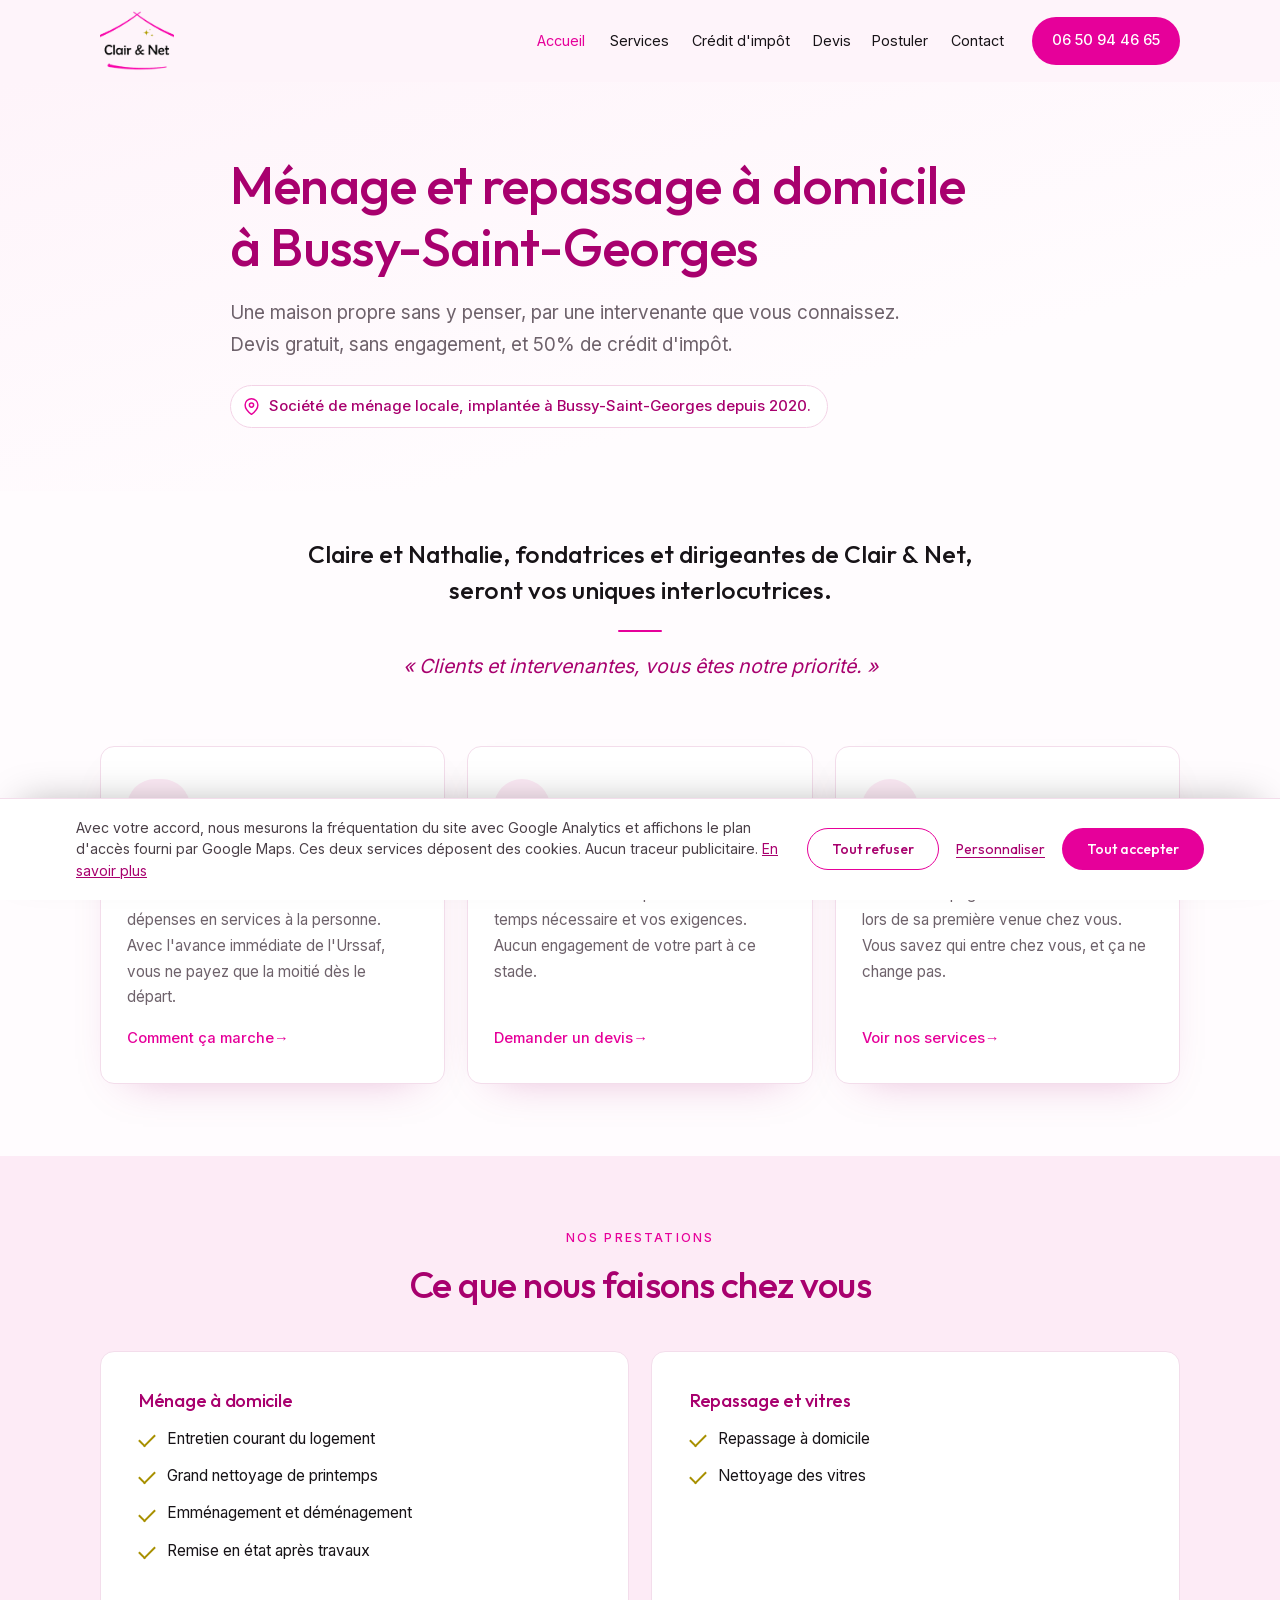
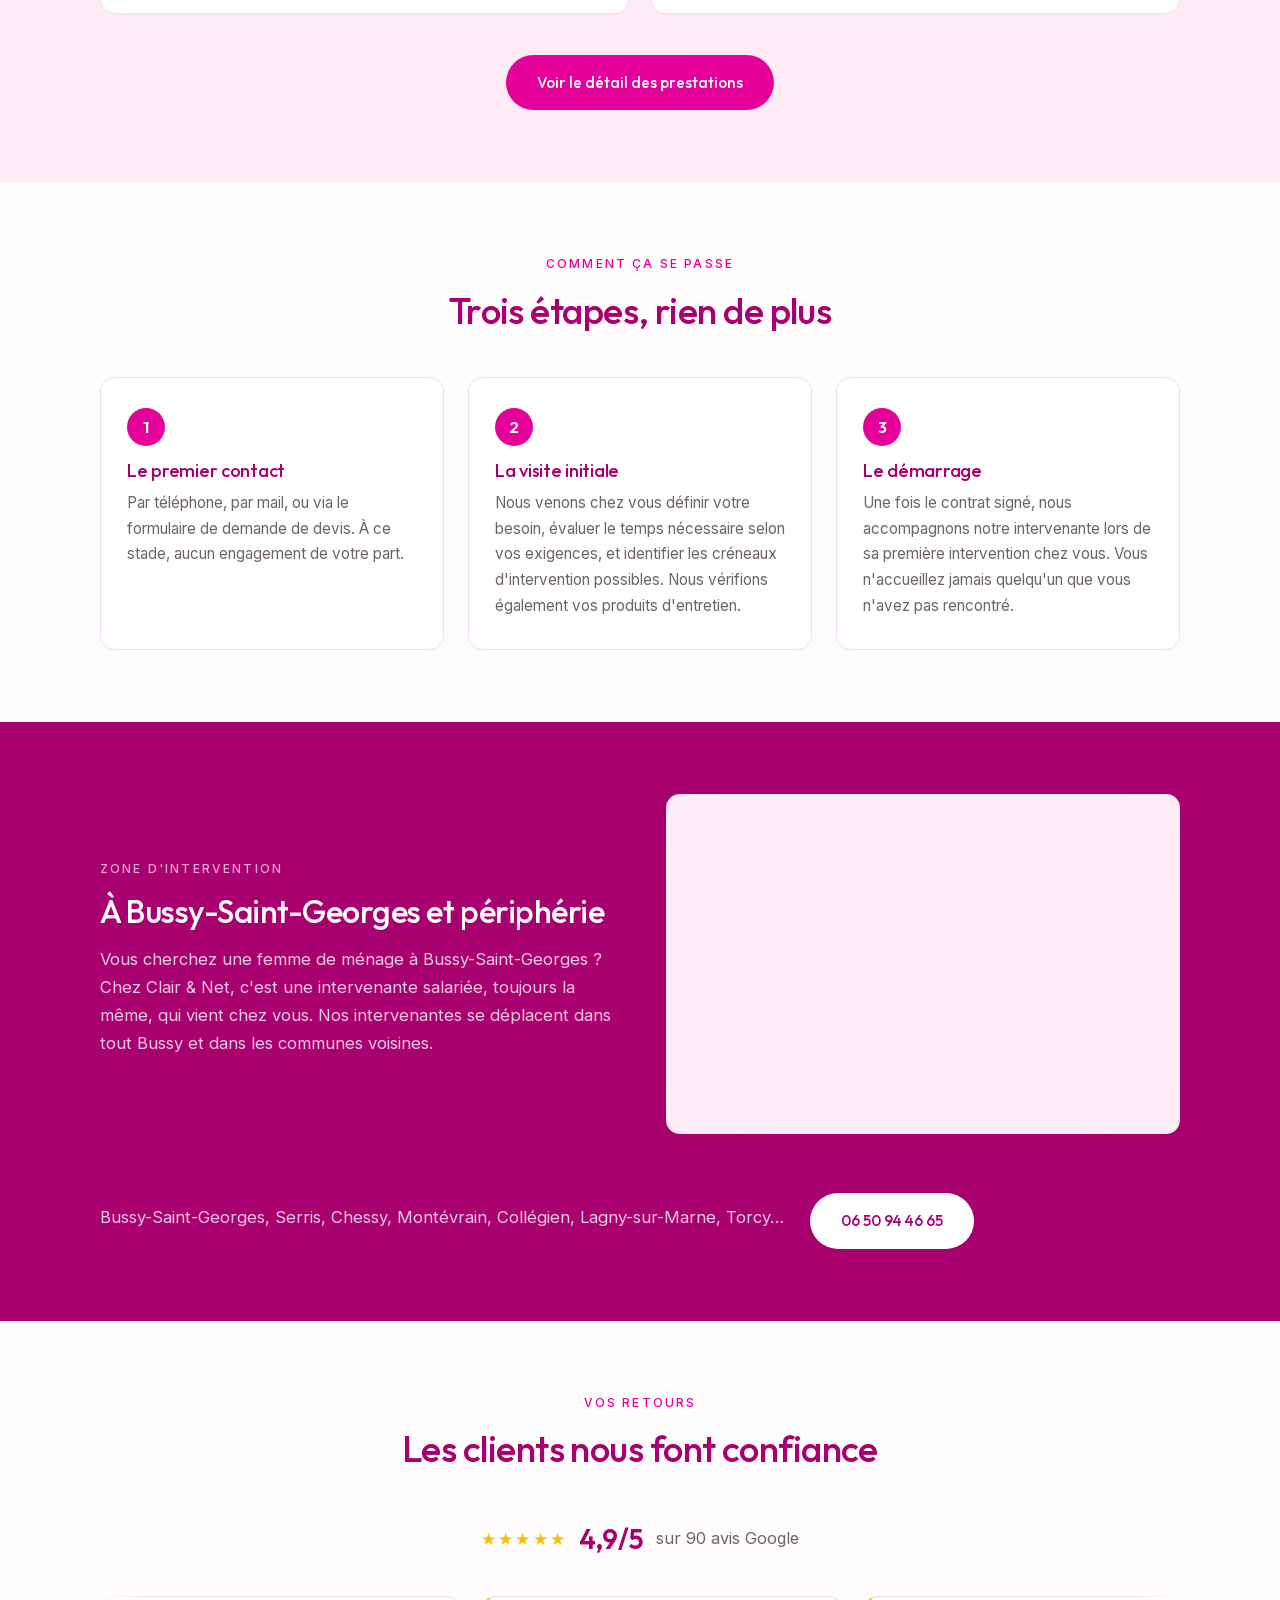
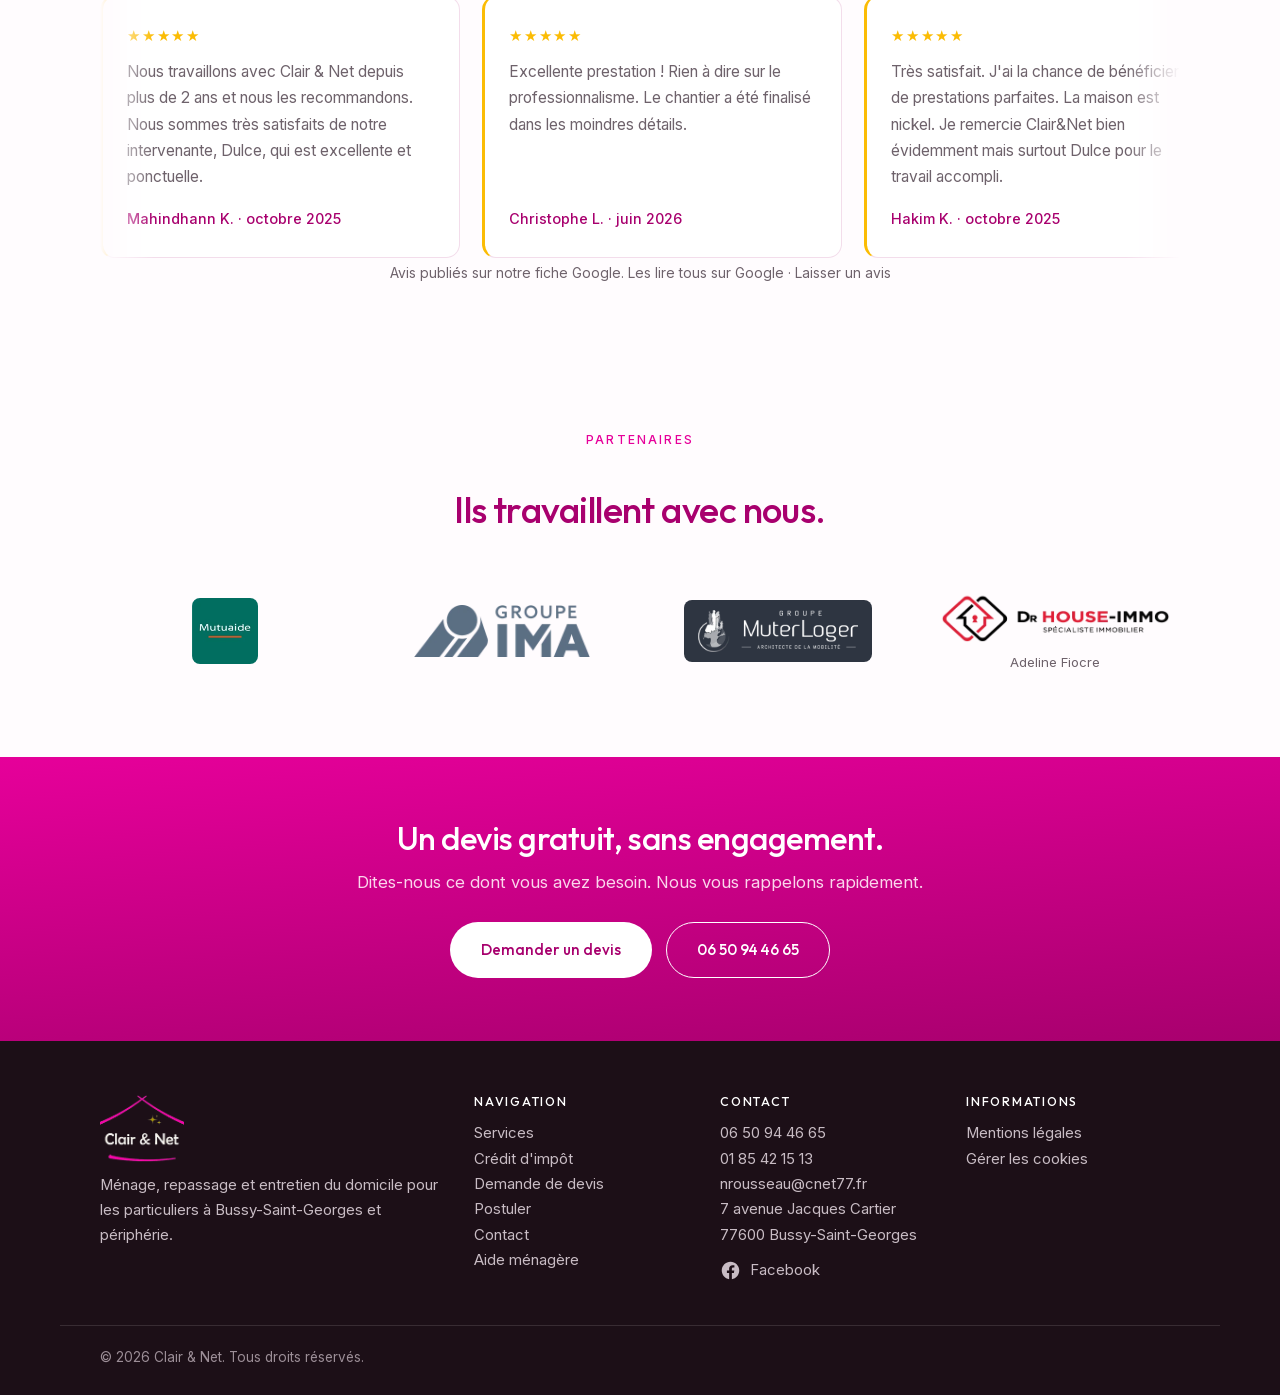
==== commit f7998d14: "Textes : societe de menage (accueil) et entreprise de nettoyage (services), dates du sitemap" ====
--- a/index.html
+++ b/index.html
@@ -251,7 +251,7 @@
   <div class="wrap">
     <h1>Ménage et repassage à domicile<br>à Bussy-Saint-Georges</h1>
     <p class="chapo">Une maison propre sans y penser, par une intervenante que vous connaissez.<br>Devis gratuit, sans engagement, et 50% de crédit d'impôt.</p>
-    <p class="implantation"><svg viewBox="0 0 24 24" aria-hidden="true" fill="none" stroke="currentColor" stroke-width="2" stroke-linecap="round" stroke-linejoin="round"><path d="M21 10c0 7-9 13-9 13s-9-6-9-13a9 9 0 0 1 18 0z"/><circle cx="12" cy="10" r="3"/></svg>Entreprise locale implantée depuis 2020 sur la commune.</p>
+    <p class="implantation"><svg viewBox="0 0 24 24" aria-hidden="true" fill="none" stroke="currentColor" stroke-width="2" stroke-linecap="round" stroke-linejoin="round"><path d="M21 10c0 7-9 13-9 13s-9-6-9-13a9 9 0 0 1 18 0z"/><circle cx="12" cy="10" r="3"/></svg>Société de ménage locale, implantée à Bussy-Saint-Georges depuis 2020.</p>
   </div>
 </section>
 
